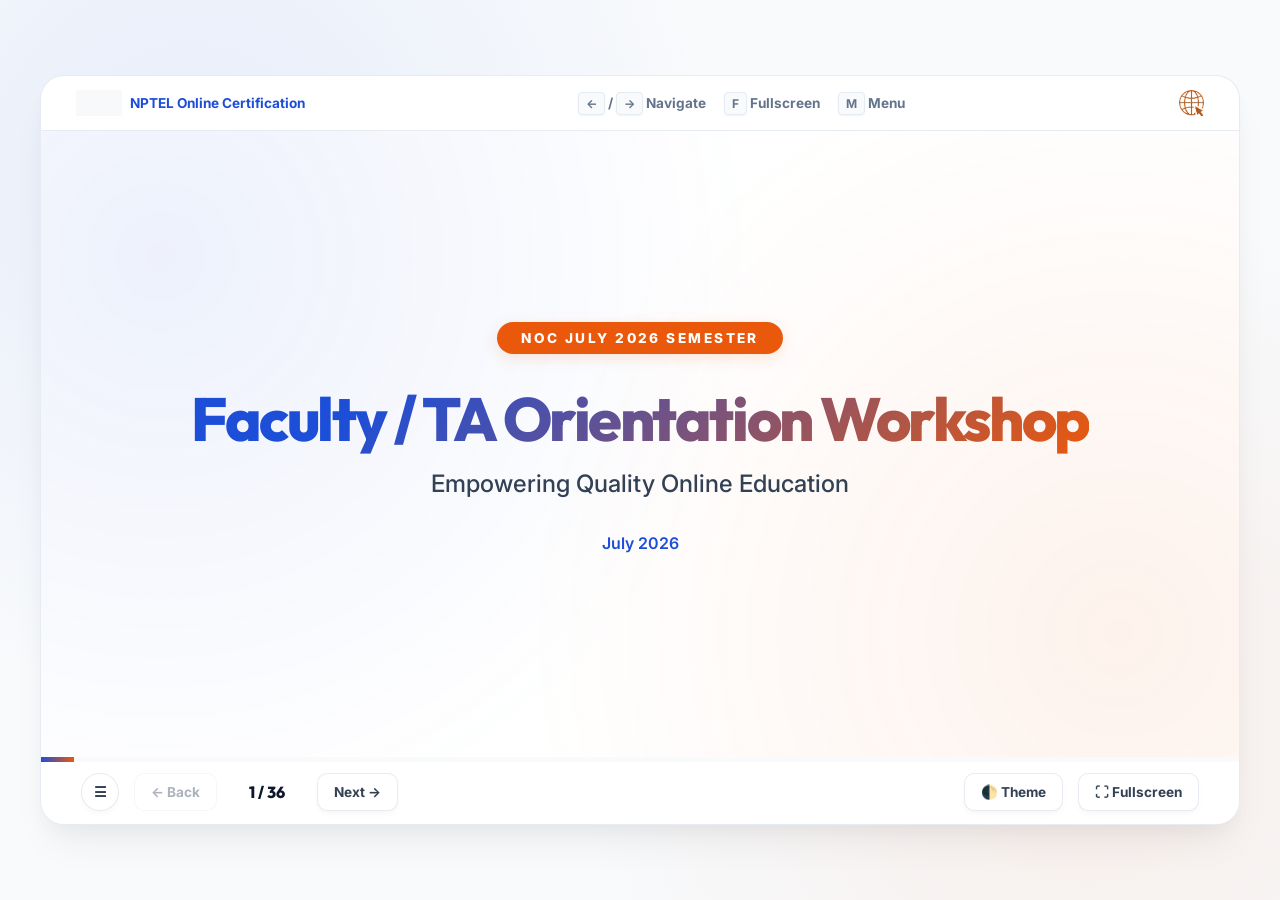
==== index.html @ 30bbbc62 "first commit" ====
<!DOCTYPE html>
<html lang="en" data-theme="light">
<head>
  <meta charset="UTF-8">
  <meta name="viewport" content="width=device-width, initial-scale=1.0">
  <title>NPTEL Faculty / TA Orientation Workshop - July 2026</title>
  <link rel="stylesheet" href="style.css">
</head>
<body>

  <div class="presentation-container" id="presentation">
    
    <!-- Top Header Navigation Bar (Invisible during print) -->
    <header class="top-nav">
      <div class="top-logo">
        <img src="assets/image2.png" alt="NPTEL Logo" onerror="this.style.display='none'">
        <span>NPTEL Online Certification</span>
      </div>
      <div class="keyboard-shortcuts">
        <span><span class="k-key">←</span> / <span class="k-key">→</span> Navigate</span>
        <span><span class="k-key">F</span> Fullscreen</span>
        <span><span class="k-key">M</span> Menu</span>
      </div>
      <div class="top-logo" style="justify-content: flex-end;">
        <img src="assets/image5.png" alt="SWAYAM Logo" onerror="this.style.display='none'">
      </div>
    </header>

    <!-- Main Slides Wrapper -->
    <main class="slides-wrapper">
      
      <!-- Slide 1: Title -->
      <section class="slide slide-cover active" id="slide-1">
        <span class="badge">NOC July 2026 Semester</span>
        <h1>Faculty / TA Orientation Workshop</h1>
        <h2>Empowering Quality Online Education</h2>
        <p style="font-weight: 600; color: var(--primary);">July 2026</p>
      </section>

      <!-- Slide 2: Stats -->
      <section class="slide" id="slide-2">
        <div class="slide-header">
          <span class="slide-title">NPTEL Certifications since 2014</span>
          <span class="slide-subtitle">NPTEL NOC Portal</span>
        </div>
        <div class="slide-content">
          <p style="margin-bottom: 20px; font-weight: 500;">SWAYAM National Coordinator portal performance & growth metrics:</p>
          <div class="grid-container">
            <div class="stat-card">
              <div class="stat-icon"><img src="assets/image3.png" alt="Courses"></div>
              <div class="stat-value">10,286</div>
              <div class="stat-label">Courses Offered</div>
              <div class="stat-desc">on SWAYAM platform</div>
            </div>
            <div class="stat-card">
              <div class="stat-icon"><img src="assets/image4.png" alt="Enrollments"></div>
              <div class="stat-value">4.16 Cr</div>
              <div class="stat-label">Enrollments</div>
              <div class="stat-desc">Completely free learning</div>
            </div>
            <div class="stat-card">
              <div class="stat-icon"><img src="assets/image6.png" alt="Exam Registrations"></div>
              <div class="stat-value">88.27 L</div>
              <div class="stat-label">Exam Registrations</div>
              <div class="stat-desc">Proctored & optional</div>
            </div>
            <div class="stat-card">
              <div class="stat-icon"><img src="assets/image7.png" alt="Certified"></div>
              <div class="stat-value">57.2 L</div>
              <div class="stat-label">Certified Learners</div>
              <div class="stat-desc">e-verifiable credentials</div>
            </div>
          </div>
          <div style="display: flex; justify-content: center; gap: 15px; margin-top: 25px;">
            <img src="assets/image8.jpg" alt="Student" style="height: 40px; border-radius: 50%;" onerror="this.style.display='none'">
            <img src="assets/image9.jpg" alt="Graduation" style="height: 40px; border-radius: 50%;" onerror="this.style.display='none'">
          </div>
        </div>
      </section>

      <!-- Slide 3: Growth Charts -->
      <section class="slide" id="slide-3" style="padding: 40px 50px;">
        <div class="slide-header" style="margin-bottom: 20px;">
          <span class="slide-title">NPTEL Performance Growth</span>
          <span class="slide-subtitle">FROM MAR 2014 – JUN 2026</span>
        </div>
        <div class="slide-content" style="justify-content: flex-start;">
          <!-- Top Info Summary Banners -->
          <div style="display: flex; gap: 20px; margin-bottom: 20px; justify-content: space-between;">
            <div style="flex: 1; background: var(--primary-light); border-radius: 12px; padding: 12px 20px; border: 1px solid var(--border-color); display: flex; align-items: center; justify-content: space-between;">
              <div>
                <strong style="color: var(--primary); display: block; font-size: 0.85rem; text-transform: uppercase;">Jan 2026 Sem Stats</strong>
                <span style="font-size: 0.95rem; font-weight: 500; color: var(--text-secondary);">
                  <strong>36.8L+</strong> Enrollments &nbsp;|&nbsp; <strong>12.6L+</strong> Exam Registrations
                </span>
              </div>
            </div>
            <div style="flex: 1; background: var(--accent-light); border-radius: 12px; padding: 12px 20px; border: 1px solid var(--border-color); display: flex; align-items: center; justify-content: space-between;">
              <div>
                <strong style="color: var(--accent); display: block; font-size: 0.85rem; text-transform: uppercase;">Jul-Dec 2026 (Ongoing)</strong>
                <span style="font-size: 0.95rem; font-weight: 500; color: var(--text-secondary);">
                  <strong>1,054</strong> Courses &nbsp;|&nbsp; <strong>6.40L+</strong> Enrollments
                </span>
              </div>
            </div>
          </div>

          <!-- Real HTML/CSS Bar Chart -->
          <div class="chart-wrapper">
            <div class="chart-grid">
              
              <!-- 2014 -->
              <div class="chart-column">
                <div class="badge-top">0.03</div>
                <div class="chart-bar" style="height: 6%;" title="3 Courses, 1.1L Enrollments, 0.03L Exams">
                  <span class="courses-count">3 Courses</span>
                </div>
                <div class="label-bottom">
                  <span class="year">2014</span>
                  <span class="enrollment">1.1L</span>
                </div>
              </div>

              <!-- 2015 -->
              <div class="chart-column">
                <div class="badge-top">0.09</div>
                <div class="chart-bar" style="height: 7%;" title="54 Courses, 2.4L Enrollments, 0.09L Exams">
                  <span class="courses-count">54 Courses</span>
                </div>
                <div class="label-bottom">
                  <span class="year">2015</span>
                  <span class="enrollment">2.4L</span>
                </div>
              </div>

              <!-- 2016 -->
              <div class="chart-column">
                <div class="badge-top">0.48</div>
                <div class="chart-bar" style="height: 10%;" title="168 Courses, 6.4L Enrollments, 0.48L Exams">
                  <span class="courses-count">168 Courses</span>
                </div>
                <div class="label-bottom">
                  <span class="year">2016</span>
                  <span class="enrollment">6.4L</span>
                </div>
              </div>

              <!-- 2017 -->
              <div class="chart-column">
                <div class="badge-top">1.14</div>
                <div class="chart-bar" style="height: 13%;" title="289 Courses, 15.8L Enrollments, 1.14L Exams">
                  <span class="courses-count">289 Courses</span>
                </div>
                <div class="label-bottom">
                  <span class="year">2017</span>
                  <span class="enrollment">15.8L</span>
                </div>
              </div>

              <!-- 2018 -->
              <div class="chart-column">
                <div class="badge-top">2.48</div>
                <div class="chart-bar" style="height: 18%;" title="495 Courses, 22.6L Enrollments, 2.48L Exams">
                  <span class="courses-count">495 Courses</span>
                </div>
                <div class="label-bottom">
                  <span class="year">2018</span>
                  <span class="enrollment">22.6L</span>
                </div>
              </div>

              <!-- 2019 -->
              <div class="chart-column">
                <div class="badge-top">4.57</div>
                <div class="chart-bar" style="height: 25%;" title="650 Courses, 34.5L Enrollments, 4.57L Exams">
                  <span class="courses-count">650 Courses</span>
                </div>
                <div class="label-bottom">
                  <span class="year">2019</span>
                  <span class="enrollment">34.5L</span>
                </div>
              </div>

              <!-- 2020 -->
              <div class="chart-column">
                <div class="badge-top">5.09</div>
                <div class="chart-bar" style="height: 28%;" title="810 Courses, 41.9L Enrollments, 5.09L Exams">
                  <span class="courses-count">810 Courses</span>
                </div>
                <div class="label-bottom">
                  <span class="year">2020</span>
                  <span class="enrollment">41.9L</span>
                </div>
              </div>

              <!-- 2020 Covid -->
              <div class="chart-column">
                <div class="badge-top">2.46</div>
                <div class="chart-bar covid" style="height: 17%;" title="810 Courses, 41.9L Enrollments, 2.46L Exams (Covid Impact)">
                  <span class="courses-count">Covid</span>
                </div>
                <div class="label-bottom">
                  <span class="year">2020*</span>
                  <span class="enrollment">Covid</span>
                </div>
              </div>

              <!-- 2021 -->
              <div class="chart-column">
                <div class="badge-top">5.17</div>
                <div class="chart-bar" style="height: 28%;" title="1028 Courses, 33.6L Enrollments, 5.17L Exams">
                  <span class="courses-count">1028 Courses</span>
                </div>
                <div class="label-bottom">
                  <span class="year">2021</span>
                  <span class="enrollment">33.6L</span>
                </div>
              </div>

              <!-- 2021 Covid -->
              <div class="chart-column">
                <div class="badge-top">4.60</div>
                <div class="chart-bar covid" style="height: 26%;" title="1028 Courses, 33.6L Enrollments, 4.60L Exams (Covid Impact)">
                  <span class="courses-count">Covid</span>
                </div>
                <div class="label-bottom">
                  <span class="year">2021*</span>
                  <span class="enrollment">Covid</span>
                </div>
              </div>

              <!-- 2022 -->
              <div class="chart-column">
                <div class="badge-top">7.49</div>
                <div class="chart-bar" style="height: 38%;" title="1212 Courses, 40.5L Enrollments, 7.49L Exams">
                  <span class="courses-count">1212 Courses</span>
                </div>
                <div class="label-bottom">
                  <span class="year">2022</span>
                  <span class="enrollment">40.5L</span>
                </div>
              </div>

              <!-- 2023 -->
              <div class="chart-column">
                <div class="badge-top">11.92</div>
                <div class="chart-bar" style="height: 55%;" title="1354 Courses, 52.2L Enrollments, 11.92L Exams">
                  <span class="courses-count">1354 Courses</span>
                </div>
                <div class="label-bottom">
                  <span class="year">2023</span>
                  <span class="enrollment">52.2L</span>
                </div>
              </div>

              <!-- 2024 -->
              <div class="chart-column">
                <div class="badge-top">17.29</div>
                <div class="chart-bar" style="height: 75%;" title="1452 Courses, 57.2L Enrollments, 17.29L Exams">
                  <span class="courses-count">1452 Courses</span>
                </div>
                <div class="label-bottom">
                  <span class="year">2024</span>
                  <span class="enrollment">57.2L</span>
                </div>
              </div>

              <!-- 2025 -->
              <div class="chart-column">
                <div class="badge-top">21.30</div>
                <div class="chart-bar" style="height: 90%;" title="1794 Courses, 65.4L Enrollments, 21.30L Exams">
                  <span class="courses-count">1794 Courses</span>
                </div>
                <div class="label-bottom">
                  <span class="year">2025</span>
                  <span class="enrollment">65.4L</span>
                </div>
              </div>

              <!-- 2026 -->
              <div class="chart-column">
                <div class="badge-top">12.60</div>
                <div class="chart-bar" style="height: 60%;" title="973 Courses, 36.8L Enrollments, 12.60L Exams">
                  <span class="courses-count">973 Courses</span>
                </div>
                <div class="label-bottom">
                  <span class="year">2026</span>
                  <span class="enrollment">36.8L</span>
                </div>
              </div>

            </div>

            <!-- Legend -->
            <div class="chart-legend">
              <div class="legend-item">
                <div class="legend-color" style="background-color: var(--primary);"></div>
                <span>Exam Registrations (Lakhs) [Badge on top]</span>
              </div>
              <div class="legend-item">
                <div class="legend-color" style="background-color: var(--danger);"></div>
                <span>Covid-19 Impacted Semester</span>
              </div>
              <div class="legend-item" style="color: var(--text-muted);">
                <span>(Course counts vertical inside bars; Enrollment values in lakhs at base)</span>
              </div>
            </div>
          </div>
        </div>
      </section>

      <!-- Slide 4: Summary of NPTEL Activities -->
      <section class="slide" id="slide-4">
        <div class="slide-header">
          <span class="slide-title">Summary of NPTEL Activities</span>
          <span class="slide-subtitle">Operational Scope</span>
        </div>
        <div class="slide-content">
          <div class="grid-container" style="grid-template-columns: repeat(2, 1fr); gap: 25px;">
            <div class="stat-card" style="text-align: left; padding: 20px;">
              <h3 style="color: var(--primary); margin-bottom: 10px; font-family: var(--font-title);">Largest Contributor on SWAYAM</h3>
              <p style="font-size: 0.95rem; margin-bottom: 0;">Proposing <strong>1,054 courses</strong> for the July 2026 semester alone.</p>
            </div>
            <div class="stat-card" style="text-align: left; padding: 20px;">
              <h3 style="color: var(--primary); margin-bottom: 10px; font-family: var(--font-title);">SWAYAM Portal Management</h3>
              <p style="font-size: 0.95rem; margin-bottom: 0;">Zero downtime since NPTEL took over operations. Highly cost-effective (approx. <strong>Re. 1 per student</strong> per month).</p>
            </div>
            <div class="stat-card" style="text-align: left; padding: 20px;">
              <h3 style="color: var(--primary); margin-bottom: 10px; font-family: var(--font-title);">Local Chapter Management</h3>
              <p style="font-size: 0.95rem; margin-bottom: 0;"><strong>8,400+ colleges</strong> are Local Chapters. SPoC workshops are organized across IITs every semester for participation monitoring.</p>
            </div>
            <div class="stat-card" style="text-align: left; padding: 20px;">
              <h3 style="color: var(--primary); margin-bottom: 10px; font-family: var(--font-title);">Regional Language Translations</h3>
              <p style="font-size: 0.95rem; margin-bottom: 0;">Translated over <strong>80,063+ hours</strong> for more than <strong>3,000+ courses</strong> to widen accessibility.</p>
            </div>
          </div>
        </div>
      </section>

      <!-- Slide 5: Success Factors -->
      <section class="slide" id="slide-5">
        <div class="slide-header">
          <span class="slide-title">Factors Contributing to Success</span>
          <span class="slide-subtitle">Core Pillars</span>
        </div>
        <div class="slide-content">
          <div class="grid-container" style="grid-template-columns: repeat(2, 1fr); gap: 20px;">
            <div class="highlight-box" style="margin-top: 0;">
              <strong>Faculty-Centric Support</strong>
              <p style="font-size: 0.95rem; margin-top: 5px;">Comprehensive support for content creation, portal configuration, and course delivery.</p>
            </div>
            <div class="highlight-box accent" style="margin-top: 0;">
              <strong>Active & Effective Monitoring</strong>
              <p style="font-size: 0.95rem; margin-top: 5px;">Weekly assignments, performance dashboards, forum tracking, and grade updates.</p>
            </div>
            <div class="highlight-box accent" style="margin-top: 0;">
              <strong>Rigorous Examinations</strong>
              <p style="font-size: 0.95rem; margin-top: 5px;">Verifying learning outcomes to establish value for certification and credit transfer.</p>
            </div>
            <div class="highlight-box" style="margin-top: 0;">
              <strong>Community Infrastructure</strong>
              <p style="font-size: 0.95rem; margin-top: 5px;">Active local chapter SPoCs, student mentors, and rewarding well-performing colleges.</p>
            </div>
          </div>
        </div>
      </section>

      <!-- Slide 6: Internships for Toppers -->
      <section class="slide" id="slide-6">
        <div class="slide-header">
          <span class="slide-title">Internships for Course Toppers</span>
          <span class="slide-subtitle">Student Incentives</span>
        </div>
        <div class="slide-content split-layout">
          <div class="split-text">
            <ul>
              <li><strong>Topper Outreach:</strong> NPTEL contacts toppers directly to apply (requiring resume & SOP).</li>
              <li><strong>Faculty Selection:</strong> Course offering faculty choose from the applicant pool.</li>
              <li><strong>Successful Internships:</strong> Hosted in-person at IITs/institutes or online.</li>
              <li><strong>NPTEL Support:</strong> Full stipend and certificate provided upon successful completion.</li>
              <li><strong>Important:</strong> Course faculty must consent to take interns in summer/winter.</li>
            </ul>
            <div class="highlight-box" style="margin-top: 15px; padding: 12px 20px;">
              🔗 Visit: <a href="https://nptel.ac.in/internship" target="_blank" style="color: var(--primary); font-weight: 600;">nptel.ac.in/internship</a>
            </div>
          </div>
          <div class="split-visual" style="flex-direction: column; background: none; border: none;">
            <img src="assets/image12.png" alt="Internship visual" style="max-height: 220px; border-radius: 12px; box-shadow: var(--shadow-md);">
            <div style="display: flex; gap: 8px; flex-wrap: wrap; justify-content: center; margin-top: 15px;">
              <img src="assets/image13.png" alt="logo1" style="height: 30px;" onerror="this.style.display='none'">
              <img src="assets/image14.png" alt="logo2" style="height: 30px;" onerror="this.style.display='none'">
              <img src="assets/image15.png" alt="logo3" style="height: 30px;" onerror="this.style.display='none'">
              <img src="assets/image16.png" alt="logo4" style="height: 30px;" onerror="this.style.display='none'">
              <img src="assets/image17.png" alt="logo5" style="height: 30px;" onerror="this.style.display='none'">
              <img src="assets/image18.png" alt="logo6" style="height: 30px;" onerror="this.style.display='none'">
              <img src="assets/image19.png" alt="logo7" style="height: 30px;" onerror="this.style.display='none'">
            </div>
          </div>
        </div>
      </section>

      <!-- Slide 7: Internships-Summary -->
      <!-- Slide 7: Internships-Summary -->
      <section class="slide" id="slide-7">
        <div class="slide-header">
          <span class="slide-title">Internships Summary</span>
          <span class="slide-subtitle">Outcomes & Impact</span>
        </div>
        <div class="slide-content">
          <div class="presentation-table-container">
            <table class="presentation-table">
              <thead>
                <tr>
                  <th>Status</th>
                  <th>Winter 2022</th>
                  <th>Summer 2023</th>
                  <th>Winter 2023</th>
                  <th>Summer 2024</th>
                  <th>Winter 2024</th>
                  <th>Summer 2025</th>
                  <th>Winter 2025</th>
                  <th>Summer 2026</th>
                </tr>
              </thead>
              <tbody>
                <tr>
                  <td><strong>Applied</strong></td>
                  <td>50</td>
                  <td>235</td>
                  <td>103</td>
                  <td>1275</td>
                  <td>300</td>
                  <td>1817</td>
                  <td>3477</td>
                  <td class="highlight-td">4363</td>
                </tr>
                <tr>
                  <td><strong>Joined</strong></td>
                  <td>44</td>
                  <td>195</td>
                  <td>76</td>
                  <td>204</td>
                  <td>140</td>
                  <td>406</td>
                  <td>1682 <span style="font-size: 0.75rem; color: var(--text-muted); font-weight: normal;">(Offered)</span></td>
                  <td class="highlight-td">452 <span style="font-size: 0.75rem; color: var(--accent); font-weight: normal;">(Offered)</span></td>
                </tr>
                <tr>
                  <td><strong>Completed</strong></td>
                  <td>44</td>
                  <td>144</td>
                  <td>68</td>
                  <td>92</td>
                  <td>85</td>
                  <td>319</td>
                  <td class="success-td">820 <span style="font-size: 0.75rem; color: var(--success); font-weight: normal;">(Done)</span></td>
                  <td class="muted-td">Ongoing</td>
                </tr>
              </tbody>
            </table>
          </div>
          <div class="highlight-box" style="margin-top: 15px; padding: 10px 15px; font-size: 0.85rem;">
            ℹ️ Internships have scaled rapidly from 50 applications in Winter 2022 to **4,363 applications** in Summer 2026.
          </div>
        </div>
      </section>

      <!-- Slide 8: Post Bac Fellowships -->
      <section class="slide" id="slide-8">
        <div class="slide-header">
          <span class="slide-title">Post Bac Fellowships</span>
          <span class="slide-subtitle">Work with Top IIT Faculty</span>
        </div>
        <div class="slide-content split-layout">
          <div class="split-text">
            <h4 style="color: var(--primary); font-family: var(--font-title); margin-bottom: 10px;">Opportunity & Selection</h4>
            <ul style="font-size: 0.95rem; margin-bottom: 15px;">
              <li><strong>Student Selection:</strong> Faculty select candidates based on submitted resumes/videos and interview processes.</li>
              <li><strong>Eligibility:</strong> Restricted to qualified NPTEL Stars.</li>
              <li><strong>Duration:</strong> 1 Year (In-person at the chosen IIT/IISc).</li>
            </ul>
            <h4 style="color: var(--accent); font-family: var(--font-title); margin-bottom: 10px;">Fellowship Funding</h4>
            <ul style="font-size: 0.95rem;">
              <li><strong>Stipend:</strong> <strong>Rs. 25,000 + HRA</strong> per month for stars with UG/PG degrees.</li>
              <li><strong>Contingency:</strong> Rs. 1 Lakh for the fellowship year.</li>
            </ul>
          </div>
          <div class="split-text">
            <div class="highlight-box" style="margin-top: 0; margin-bottom: 15px;">
              <h4 style="color: var(--primary); margin-bottom: 8px; font-family: var(--font-title);">Project Selection Process</h4>
              <ul style="font-size: 0.9rem; margin-left: 0; padding-left: 0; list-style: none;">
                <li style="padding-left: 15px;">1. Collect project opportunities and academic requirements from Faculties.</li>
                <li style="padding-left: 15px;">2. Share the compiled list of projects with qualified NPTEL stars.</li>
              </ul>
            </div>
            <div style="display: flex; justify-content: center; align-items: center; background: var(--primary-light); border-radius: 12px; padding: 10px; border: 1px solid var(--border-color);">
              <img src="assets/image20.png" alt="Fellowship details graphic" style="max-height: 140px; border-radius: 6px;">
            </div>
          </div>
        </div>
      </section>

      <!-- Slide 9: Post Bac Fellowships Project Details -->
      <section class="slide" id="slide-9">
        <div class="slide-header">
          <span class="slide-title">Post Bac Fellowships: Project Details</span>
          <span class="slide-subtitle">Institute-wise Project Counts</span>
        </div>
        <div class="slide-content split-layout uneven">
          <div class="split-text">
            <div class="stat-card" style="padding: 25px 15px; display: flex; flex-direction: column; justify-content: center; text-align: center; margin-bottom: 15px;">
              <div class="stat-value" style="font-size: 3rem; line-height: 1;">1,041</div>
              <div class="stat-label" style="font-size: 1.1rem; margin-top: 10px;">Total Applications</div>
              <div class="stat-desc" style="font-size: 0.85rem; margin-top: 4px;">Received in 2026 Fellowship Cycle</div>
            </div>
            <div class="highlight-box accent" style="margin-top: 0; font-size: 0.85rem; padding: 12px 15px;">
              💡 <strong>Growth:</strong> Active projects have expanded from 103 in 2024 to 551 in 2026 across major IITs and IISc.
            </div>
          </div>
          <div class="split-text">
            <div class="presentation-table-container">
              <table class="presentation-table">
                <thead>
                  <tr>
                    <th>Institutes</th>
                    <th style="text-align: center;">2024</th>
                    <th style="text-align: center;">2025</th>
                    <th style="text-align: center;">2026</th>
                  </tr>
                </thead>
                <tbody>
                  <tr>
                    <td>IISc Bangalore</td>
                    <td style="text-align: center;">3</td>
                    <td style="text-align: center;">7</td>
                    <td style="text-align: center; font-weight: 600;">30</td>
                  </tr>
                  <tr>
                    <td>IIT Bombay</td>
                    <td style="text-align: center;">8</td>
                    <td style="text-align: center;">7</td>
                    <td style="text-align: center; font-weight: 600;">34</td>
                  </tr>
                  <tr>
                    <td>IIT Delhi</td>
                    <td style="text-align: center;">4</td>
                    <td style="text-align: center;">1</td>
                    <td style="text-align: center; font-weight: 600;">12</td>
                  </tr>
                  <tr>
                    <td>IIT Guwahati</td>
                    <td style="text-align: center;">15</td>
                    <td style="text-align: center;">17</td>
                    <td style="text-align: center; font-weight: 600;">69</td>
                  </tr>
                  <tr>
                    <td>IIT Kanpur</td>
                    <td style="text-align: center;">-</td>
                    <td style="text-align: center;">7</td>
                    <td style="text-align: center; font-weight: 600;">23</td>
                  </tr>
                  <tr>
                    <td>IIT Kharagpur</td>
                    <td style="text-align: center;">33</td>
                    <td style="text-align: center;">22</td>
                    <td style="text-align: center; font-weight: 600;">104</td>
                  </tr>
                  <tr>
                    <td>IIT Madras + Other</td>
                    <td style="text-align: center;">12</td>
                    <td style="text-align: center;">36</td>
                    <td style="text-align: center; font-weight: 600;">193</td>
                  </tr>
                  <tr>
                    <td>IIT Roorkee</td>
                    <td style="text-align: center;">28</td>
                    <td style="text-align: center;">18</td>
                    <td style="text-align: center; font-weight: 600;">86</td>
                  </tr>
                  <tr class="total-row">
                    <td>Total Projects</td>
                    <td style="text-align: center;">103</td>
                    <td style="text-align: center;">115</td>
                    <td style="text-align: center;">551</td>
                  </tr>
                </tbody>
              </table>
            </div>
          </div>
        </div>
      </section>

      <!-- Slide 10: PMRF Research Scholars as TAs -->
      <section class="slide" id="slide-10">
        <div class="slide-header">
          <span class="slide-title">PMRF Research Scholars as TAs</span>
          <span class="slide-subtitle">Value Addition to NPTEL Courses</span>
        </div>
        <div class="slide-content">
          <div class="alert-box info" style="margin-bottom: 20px;">
            <div>💡 <strong>Additional Support:</strong> PMRF (Prime Minister's Research Fellowship) scholars act as TAs in addition to regular NPTEL TAs, holding online live doubt clearing sessions.</div>
          </div>
          <div class="split-layout">
            <div class="split-text">
              <h4 style="color: var(--primary); font-family: var(--font-title); margin-bottom: 10px;">Scholar Norms</h4>
              <ul style="font-size: 1.05rem;">
                <li>Part of PMRF work requirements (no additional honorarium).</li>
                <li>Conduct weekly interactive live sessions with students.</li>
                <li>Faculty may opt to decline PMRF TAs, or request multiple for large courses.</li>
              </ul>
            </div>
            <div class="split-text">
              <h4 style="color: var(--accent); font-family: var(--font-title); margin-bottom: 10px;">Scale & History (Scholars Allotted)</h4>
              <ul style="font-size: 1.05rem;">
                <li><strong>Jan 2022:</strong> 80 Scholars (Pilot)</li>
                <li><strong>Jan 2023:</strong> 466 Scholars</li>
                <li><strong>Jan 2025:</strong> 362 Scholars</li>
                <li><strong>Jan 2026:</strong> 195 Scholars</li>
              </ul>
            </div>
          </div>
        </div>
      </section>

      <!-- Slide 11: Copyright Guidelines (1) -->
      <section class="slide" id="slide-11">
        <div class="slide-header">
          <span class="slide-title">Copyright Guidelines</span>
          <span class="slide-subtitle">Creative Commons License</span>
        </div>
        <div class="slide-content">
          <div class="alert-box warning" style="margin-bottom: 25px;">
            <div>ℹ️ NPTEL content is distributed under the <strong>CC-BY-NC-SA</strong> license (Attribution-NonCommercial-ShareAlike).</div>
          </div>
          <div class="grid-container" style="grid-template-columns: repeat(3, 1fr); gap: 20px;">
            <div class="stat-card" style="text-align: left; padding: 20px;">
              <h4 style="color: var(--primary); margin-bottom: 8px;">1. Attribution</h4>
              <p style="font-size: 0.85rem; line-height: 1.5; margin: 0; color: var(--text-secondary);">Give appropriate credit, provide link to license, and indicate if changes were made.</p>
            </div>
            <div class="stat-card" style="text-align: left; padding: 20px;">
              <h4 style="color: var(--accent); margin-bottom: 8px;">2. NonCommercial</h4>
              <p style="font-size: 0.85rem; line-height: 1.5; margin: 0; color: var(--text-secondary);">You may not use the material for commercial purposes or monetization.</p>
            </div>
            <div class="stat-card" style="text-align: left; padding: 20px;">
              <h4 style="color: var(--success); margin-bottom: 8px;">3. ShareAlike</h4>
              <p style="font-size: 0.85rem; line-height: 1.5; margin: 0; color: var(--text-secondary);">If you remix or build upon the material, distribute under the same CC-BY-NC-SA license.</p>
            </div>
          </div>
        </div>
      </section>

      <!-- Slide 12: Copyright Guidelines (2) -->
      <section class="slide" id="slide-12">
        <div class="slide-header">
          <span class="slide-title">Copyright Guidelines (Part 2)</span>
          <span class="slide-subtitle">Compliance Best Practices</span>
        </div>
        <div class="slide-content">
          <div class="highlight-box" style="margin-top: 0; margin-bottom: 20px;">
            <strong>Acknowledge Sources to Avoid Plagiarism</strong>
            <p style="font-size: 0.95rem; margin-top: 5px;">Link DOIs or official journals directly when quoting research. Get permissions when adapting images/diagrams.</p>
          </div>
          
          <h4 style="color: var(--danger); font-family: var(--font-title); margin-bottom: 10px;">Video Content Restrictions</h4>
          <ul>
            <li><strong>Do not embed other videos</strong> (from YouTube or other sources) directly in your courses.</li>
            <li>Provide external links instead, allowing students to access them in separate browser sessions.</li>
            <li>Videos may only be embedded if you hold explicit copyright permission from the original owner.</li>
          </ul>
        </div>
      </section>

      <!-- Slide 13: Course and its Contents Section -->
      <section class="slide slide-section" id="slide-13">
        <h2>Course and its Contents</h2>
        <p>Structuring assignments and grading pipelines for online certification</p>
      </section>

      <!-- Slide 14: Types of Assignment Questions -->
      <section class="slide" id="slide-14">
        <div class="slide-header">
          <span class="slide-title">Types of Assignment Questions</span>
          <span class="slide-subtitle">Auto-Graded Formats</span>
        </div>
        <div class="slide-content split-layout">
          <div class="split-text">
            <p>NPTEL supports a wide variety of auto-graded question formats configuration on the portal:</p>
            <ul>
              <li><strong>MCQ / MSQ:</strong> Multiple choice / select options.</li>
              <li><strong>Numerical:</strong> Fill-in-the-blanks or objective.</li>
              <li><strong>Alphanumeric:</strong> Text match patterns.</li>
              <li><strong>Numeric Array:</strong> For vectors & matrices.</li>
              <li><strong>Programming:</strong> Compiler-graded scripts.</li>
            </ul>
          </div>
          <div class="split-visual" style="background-color: var(--bg-primary);">
            <div style="text-align: left; width: 100%;">
              <div style="background-color: var(--bg-slide); border: 1px solid var(--border-color); border-radius: 8px; padding: 12px; margin-bottom: 10px; font-size: 0.9rem; font-weight: 600; display: flex; align-items: center; gap: 10px;">
                <span style="color: var(--primary);">[MCQ]</span> Which of these are...
              </div>
              <div style="background-color: var(--bg-slide); border: 1px solid var(--border-color); border-radius: 8px; padding: 12px; margin-bottom: 10px; font-size: 0.9rem; font-weight: 600; display: flex; align-items: center; gap: 10px;">
                <span style="color: var(--accent);">[NUM]</span> Calculate value: [ ____ ]
              </div>
              <div style="background-color: var(--bg-slide); border: 1px solid var(--border-color); border-radius: 8px; padding: 12px; font-size: 0.9rem; font-weight: 600; display: flex; align-items: center; gap: 10px;">
                <span style="color: var(--success);">[PROG]</span> Python: def solution()...
              </div>
            </div>
          </div>
        </div>
      </section>

      <!-- Slide 15: Details of MCQ/MSQ -->
      <section class="slide" id="slide-15">
        <div class="slide-header">
          <span class="slide-title">Auto-Graded: MCQ & MSQ Details</span>
          <span class="slide-subtitle">Multiple Choice / Select Options</span>
        </div>
        <div class="slide-content">
          <ul>
            <li><strong>MCQ Choice Density:</strong>
              <ul>
                <li>Provide up to 8 choices to reduce guessing probability (4 choices = 25% guess chance, 6 choices = 17% chance, 8 choices = 12.5% chance).</li>
              </ul>
            </li>
            <li><strong>MSQ Option Guidelines:</strong>
              <ul>
                <li>Avoid using filler options like <em>"None of the above"</em> / <em>"All of the above"</em> in MSQs to prevent logical contradictions.</li>
                <li><strong>Strict Penalties:</strong> Selecting any incorrect option forfeits all marks (score = 0). Partial grading applies only if no incorrect choices are checked.</li>
              </ul>
            </li>
            <li><strong>Descriptive Courses:</strong> Include a higher ratio of MSQs than MCQs to evaluate comprehension.</li>
          </ul>
          <div class="alert-box info" style="margin-top: 20px;">
            <div>💡 <strong>Validation Tip:</strong> TAs must cross-check and independently solve each other's keys before assignments go live!</div>
          </div>
        </div>
      </section>

      <!-- Slide 16: Details of Numerical -->
      <section class="slide" id="slide-16">
        <div class="slide-header">
          <span class="slide-title">Auto-Graded: Numerical Questions</span>
          <span class="slide-subtitle">Fill in the Blanks Rules</span>
        </div>
        <div class="slide-content">
          <ul>
            <li><strong>Numerical Specifications:</strong>
              <ul>
                <li>Answers accept only digits 0-9 and a single decimal point. Letters or units must not be typed by students (specify units in the question text).</li>
                <li><strong>Range Configuration:</strong> Unless the answer is an integer, always configure a range instead of an exact value (e.g., target 1.72 with ±0.01 tolerance -> <code>1.71 to 1.73</code>).</li>
                <li><strong>Precision Exception:</strong> For 1-step problems, the range does not have to be broadened if you want students to learn the importance of not rounding off excessively.</li>
              </ul>
            </li>
          </ul>
          <div class="highlight-box accent" style="margin-top: 20px;">
            ⚠️ <strong>Important:</strong> Ensure configured ranges are wide enough to account for all reasonable approximations. Narrow ranges trigger heavy student complaints.
          </div>
        </div>
      </section>

      <!-- Slide 17: Alphanumeric, Array, Programming -->
      <section class="slide" id="slide-17">
        <div class="slide-header">
          <span class="slide-title">Alphanumeric, Array & Programming</span>
          <span class="slide-subtitle">Advanced Question Configuration</span>
        </div>
        <div class="slide-content">
          <div class="grid-container" style="grid-template-columns: repeat(3, 1fr); gap: 20px;">
            <div class="stat-card" style="text-align: left; padding: 18px;">
              <h4 style="color: var(--primary); margin-bottom: 8px;">Alphanumeric</h4>
              <p style="font-size: 0.8rem; line-height: 1.5; color: var(--text-secondary); margin-bottom: 10px;">Matches text values. Strictly uses <strong>Exact Match</strong> (fragile: any extra spaces, characters, or casing difference results in 0 marks). Use single-word answers.</p>
              <p style="font-size: 0.72rem; color: var(--danger); font-weight: 600;">⚠️ In exams, ONLY Exact Match is supported.</p>
            </div>
            <div class="stat-card" style="text-align: left; padding: 18px;">
              <h4 style="color: var(--accent); margin-bottom: 8px;">Numeric Array</h4>
              <p style="font-size: 0.8rem; line-height: 1.5; color: var(--text-secondary); margin-bottom: 0;">Used to configure vectors, matrices, or array responses (e.g. checking all elements in order).</p>
            </div>
            <div class="stat-card" style="text-align: left; padding: 18px;">
              <h4 style="color: var(--success); margin-bottom: 8px;">Programming</h4>
              <p style="font-size: 0.8rem; line-height: 1.5; color: var(--text-secondary); margin-bottom: 0;">Code compilation checks. Supported languages: C, C++, Java, Python, Verilog, Perl, Haskell.</p>
            </div>
          </div>
        </div>
      </section>

      <!-- Slide 18: Manual Grading -->
      <section class="slide" id="slide-18">
        <div class="slide-header">
          <span class="slide-title">Manual Grading Assignments</span>
          <span class="slide-subtitle">Subjective Submissions Guidelines</span>
        </div>
        <div class="slide-content">
          <div class="split-layout">
            <div class="split-text">
              <h4 style="color: var(--primary); margin-bottom: 8px; font-family: var(--font-title); font-size: 1rem;">Submission & Staff Rules</h4>
              <ul style="font-size: 0.88rem;">
                <li><strong>Submission Options:</strong> Document Upload (PDF/Word) or Essay-type Text Area.</li>
                <li><strong>Add Course Staff:</strong> Must add all subjective grading staff to the portal <strong>before the assignment is made public</strong> to ensure correct submission allocation.</li>
              </ul>
            </div>
            <div class="split-text">
              <h4 style="color: var(--success); margin-bottom: 8px; font-family: var(--font-title); font-size: 1rem;">Evaluation & Folder Rules</h4>
              <ul style="font-size: 0.88rem;">
                <li><strong>Grading Scale:</strong> Evaluation must be done out of <strong>100 total marks</strong>.</li>
                <li><strong>Grading Deadline:</strong> Strictly <strong>2 weeks</strong> from assignment due date.</li>
                <li><strong>Folder Integrity Warning:</strong> Never delete or move files from the designated portal folder; it breaks access and makes documents inaccessible.</li>
              </ul>
            </div>
          </div>
        </div>
      </section>

      <!-- Slide 19: Do's and Don'ts (INTERACTIVE) -->
      <section class="slide" id="slide-19">
        <div class="slide-header">
          <span class="slide-title">Assignment Do's and Don'ts</span>
          <span class="slide-subtitle">Interactive Quality Review</span>
        </div>
        <div class="slide-content">
          <p style="font-size: 0.95rem; margin-bottom: 12px; font-weight: 500;">
            Review common mistakes. Click the tabs below to explore bad examples vs. best practices:
          </p>
          <div class="qa-playground">
            <div class="qa-tabs" id="qaTabs">
              <button class="qa-tab-btn active" onclick="switchQATab(0)">1. Wrong Answer Key</button>
              <button class="qa-tab-btn" onclick="switchQATab(1)">2. Missing Correct Option</button>
              <button class="qa-tab-btn" onclick="switchQATab(2)">3. Overuse of All/None</button>
              <button class="qa-tab-btn" onclick="switchQATab(3)">4. Numerical Exactness</button>
              <button class="qa-tab-btn" onclick="switchQATab(4)">5. Ambiguity</button>
              <button class="qa-tab-btn" onclick="switchQATab(5)">6. Text Auto-grader</button>
            </div>
            
            <div class="qa-content" id="qaContent">
              <!-- Content loaded dynamically via JS -->
            </div>
          </div>
          
          <div style="display: flex; justify-content: flex-end; margin-top: 10px;">
            <img src="assets/image21.png" alt="Do's and don'ts visual" style="height: 30px;" onerror="this.style.display='none'">
          </div>
        </div>
      </section>

      <!-- Slide 20: Rescoring of Assignments -->
      <section class="slide" id="slide-20">
        <div class="slide-header">
          <span class="slide-title">Rescoring of Assignments</span>
          <span class="slide-subtitle">Impact of Errors</span>
        </div>
        <div class="slide-content split-layout uneven">
          <div class="split-text">
            <h4 style="color: var(--danger); font-family: var(--font-title); margin-bottom: 10px;">Errors are Extremely Expensive</h4>
            <ul>
              <li><strong>Financial cost:</strong> Approx. <strong>Rs. 25,000 to Rs. 50,000</strong> per week for re-evaluation and systems overhead.</li>
              <li><strong>Administrative overload:</strong> To fix an error, we must make the assignment private, update keys, run re-grading jobs, and post site announcements.</li>
              <li><strong>Quality Reflection:</strong> Errors destroy student trust. They argue that if assignments have bugs, exams might be flawed too.</li>
            </ul>
          </div>
          <div class="stat-card" style="border: 1px solid var(--danger); background-color: var(--danger-light); padding: 40px 20px;">
            <div class="stat-value" style="color: var(--danger); font-size: 2.8rem;">Rs. 25k-50k</div>
            <div class="stat-label" style="font-size: 1.1rem; color: var(--text-primary); margin-top: 15px;">Cost per week</div>
            <p style="font-size: 0.8rem; color: var(--text-muted); margin-top: 10px;">due to incorrect assignment configurations.</p>
          </div>
        </div>
      </section>

      <!-- Slide 21: MATLAB software in your course -->
      <section class="slide" id="slide-21">
        <div class="slide-header">
          <span class="slide-title">MATLAB Support for Courses</span>
          <span class="slide-subtitle">MathWorks Partnership</span>
        </div>
        <div class="slide-content">
          <p>MathWorks, the developer of MATLAB and Simulink, is partnering with NPTEL to support courses:</p>
          <div class="grid-container" style="grid-template-columns: repeat(3, 1fr); gap: 20px; margin-top: 15px;">
            <div class="stat-card" style="text-align: left; padding: 20px;">
              <h4 style="color: var(--primary); margin-bottom: 8px;">Video Tutorials</h4>
              <p style="font-size: 0.85rem; line-height: 1.5; color: var(--text-secondary);">Access to pre-recorded training videos on basic MATLAB skills for learners.</p>
            </div>
            <div class="stat-card" style="text-align: left; padding: 20px;">
              <h4 style="color: var(--accent); margin-bottom: 8px;">Free Licensing</h4>
              <p style="font-size: 0.85rem; line-height: 1.5; color: var(--text-secondary);">Complimentary MATLAB licenses provided to all enrolled students for the course duration.</p>
            </div>
            <div class="stat-card" style="text-align: left; padding: 20px;">
              <h4 style="color: var(--success); margin-bottom: 8px;">Technical Support</h4>
              <p style="font-size: 0.85rem; line-height: 1.5; color: var(--text-secondary);">MathWorks engineers respond on discussion forums to assist with programming tasks.</p>
            </div>
          </div>
          <div class="highlight-box" style="margin-top: 25px;">
            📧 If your course requires MATLAB integration, reply to our email. We will connect you with the MathWorks setup team.
          </div>
        </div>
      </section>

      <!-- Slide 22: Best Practices Section -->
      <section class="slide slide-section" id="slide-22">
        <h2>Best Practices</h2>
        <p>Pedagogical recommendations for high-impact course delivery</p>
      </section>

      <!-- Slide 23: Best Practices: Videos & Interaction -->
      <section class="slide" id="slide-23">
        <div class="slide-header">
          <span class="slide-title">Best Practices: Videos & Interaction</span>
          <span class="slide-subtitle">Video Standards & Student Support</span>
        </div>
        <div class="slide-content">
          <div class="grid-container" style="grid-template-columns: repeat(3, 1fr); gap: 20px;">
            <div class="stat-card" style="text-align: left; padding: 18px;">
              <h4 style="color: var(--primary); margin-bottom: 8px; font-size: 0.95rem;">Video & Summary Specs</h4>
              <p style="font-size: 0.78rem; line-height: 1.45; color: var(--text-secondary); margin-bottom: 5px;"><strong>Duration:</strong> 2.0 to 2.5 hours (120-150 mins) of recorded video lectures per week.</p>
              <p style="font-size: 0.78rem; line-height: 1.45; color: var(--text-secondary); margin-bottom: 5px;"><strong>Video Summaries:</strong> Create 3-4 bullet summaries for each video (displayed beside the player).</p>
              <p style="font-size: 0.78rem; line-height: 1.45; color: var(--text-secondary);"><strong>Self-Evaluation:</strong> Create 2-3 self-test questions for every 10 mins of video.</p>
            </div>
            <div class="stat-card" style="text-align: left; padding: 18px;">
              <h4 style="color: var(--accent); margin-bottom: 8px; font-size: 0.95rem;">Interaction & Office Hours</h4>
              <p style="font-size: 0.78rem; line-height: 1.45; color: var(--text-secondary); margin-bottom: 5px;"><strong>Office Hours:</strong> Hold <strong>1 hour/week</strong> live video session (with instructor's consent) to clear closed/upcoming assignment doubts.</p>
              <p style="font-size: 0.78rem; line-height: 1.45; color: var(--text-secondary);"><strong>Study Material:</strong> Ensure slides/notes and additional reading references are uploaded weekly.</p>
            </div>
            <div class="stat-card" style="text-align: left; padding: 18px;">
              <h4 style="color: var(--success); margin-bottom: 8px; font-size: 0.95rem;">Discussion Forum</h4>
              <p style="font-size: 0.78rem; line-height: 1.45; color: var(--text-secondary); margin-bottom: 5px;"><strong>Engagement:</strong> Introduce yourself on the forum during the first week.</p>
              <p style="font-size: 0.78rem; line-height: 1.45; color: var(--text-secondary); margin-bottom: 5px;"><strong>Moderation:</strong> Check the forum <strong>twice daily</strong>; resolve queries within 24 hours.</p>
              <p style="font-size: 0.78rem; line-height: 1.45; color: var(--text-secondary);"><strong>Proactive:</strong> Propose pedagogical questions to initiate discussions if activity is low.</p>
            </div>
          </div>
        </div>
      </section>

      <!-- Slide 24: Best Practices: Weekly Assignments -->
      <section class="slide" id="slide-24">
        <div class="slide-header">
          <span class="slide-title">Best Practices: Weekly Assignments</span>
          <span class="slide-subtitle">Rigorous Quality Assurance & Verification Mode</span>
        </div>
        <div class="slide-content">
          <div class="highlight-box" style="margin-top: 0; margin-bottom: 15px; padding: 12px 18px;">
            <strong>Mandatory Pre-Release Verification Checklist</strong>
            <p style="font-size: 0.88rem; margin-top: 5px; margin-bottom: 0;">
              Before making any weekly assignment public, TAs must:
              (i) Keep <strong>"Check Answers" option ON</strong> and input keys to verify score is 100% correct,
              (ii) Try incorrect key combinations to test autograding rules,
              (iii) Turn the "Check Answers" option OFF before publishing,
              (iv) Ensure <strong>Multiple Submissions</strong> is enabled, and no question has its weight set to 0.
            </p>
          </div>
          
          <div class="grid-container" style="grid-template-columns: 1.2fr 0.8fr; gap: 15px;">
            <div>
              <h4 style="color: var(--accent); font-family: var(--font-title); margin-bottom: 5px; font-size: 0.95rem;">Release Checklist Summary</h4>
              <ul style="font-size: 0.85rem; margin-bottom: 0;">
                <li style="margin-bottom: 4px;"><strong>Cross-Checking:</strong> TAs must independently solve and verify each other's keys to prevent bugs.</li>
                <li style="margin-bottom: 4px;"><strong>Solutions:</strong> Releasing detailed step-by-step solved keys (or video solutions) is mandatory. Just the answers are not enough.</li>
              </ul>
            </div>
            <div class="stat-card" style="padding: 15px; text-align: left; border-left: 3px solid var(--danger);">
              <p style="font-size: 0.82rem; color: var(--text-primary); margin: 0; font-weight: 500;">
                Ensure assignments are 100% error-free. Errors destroy candidate confidence in the final exam, where papers and keys are not released.
              </p>
            </div>
          </div>
        </div>
      </section>

      <!-- Slide 25: Descriptive Courses (1) -->
      <section class="slide" id="slide-25">
        <div class="slide-header">
          <span class="slide-title">Descriptive Courses (Part 1)</span>
          <span class="slide-subtitle">Auto-Grading Subjective Topics</span>
        </div>
        <div class="slide-content">
          <p>Descriptive courses do not align naturally with auto-graded online systems, but key methods can bridge the gap:</p>
          <ul>
            <li>Use a greater ratio of <strong>Multiple Select Questions (MSQs)</strong> than MCQs.</li>
            <li>Add more choices in MCQs (ensure they are plausible distractors).</li>
            <li><strong>Comprehension and Grouped Questions:</strong> Very powerful. Provide a text passage/essay followed by a set of linked objective questions.</li>
            <li>Identify elements of an image or use **Match-the-columns** options.</li>
          </ul>
          <div class="highlight-box info" style="margin-top: 20px; padding: 12px 20px;">
            📧 Suggestion requests for question design? Email: <a href="mailto:nkaisare@nptel.iitm.ac.in" style="color: var(--primary); font-weight: 600;">nkaisare@nptel.iitm.ac.in</a>. (Note: portal modifications require a 6-month lead time).
          </div>
        </div>
      </section>

      <!-- Slide 26: Descriptive Courses (2) -->
      <section class="slide" id="slide-26">
        <div class="slide-header">
          <span class="slide-title">Descriptive Courses (Part 2)</span>
          <span class="slide-subtitle">Managing Essay-Type Questions</span>
        </div>
        <div class="slide-content">
          <h4 style="color: var(--primary); font-family: var(--font-title); margin-bottom: 10px;">Essay-Type Final Exams</h4>
          <p>We often include a few descriptive essay-type questions in the final exams. Avoid surprising the students to ensure they have a fair chance of success:</p>
          <ul>
            <li><strong>Announce in advance:</strong> Explicitly inform students that the final exam contains subjective questions.</li>
            <li><strong>Practice assignments:</strong> Configure essay-type questions in assignments to let them practice the submission portal.</li>
            <li><strong>Latter Half Focus:</strong> Introduce essay questions in the later weeks of the course.</li>
            <li><strong>Share sample keys:</strong> Provide sample answer documents to set expectations of grading criteria.</li>
          </ul>
        </div>
      </section>

      <!-- Slide 27: Timelines and Requirements Section -->
      <section class="slide slide-section" id="slide-27">
        <h2>Semester Timelines & Requirements</h2>
        <p>Key delivery windows and updating schedules for July 2026 semester</p>
      </section>

      <!-- Slide 28: Contents go live every Friday -->
      <section class="slide" id="slide-28">
        <div class="slide-header">
          <span class="slide-title">Weekly Content Releases</span>
          <span class="slide-subtitle">Timelines</span>
        </div>
        <div class="slide-content split-layout uneven">
          <div class="split-text">
            <h4 style="color: var(--primary); font-family: var(--font-title); margin-bottom: 10px;">Friday Go-Live Schedule</h4>
            <p>Course content is released every Friday, giving students the weekend to review material.</p>
            <ul>
              <li><strong>Submit assignments early:</strong> We manage 1,054 courses. Delaying content causes mistakes.</li>
              <li>Sunday submissions force Monday morning setup, leaving no time for QA tests.</li>
            </ul>
            <h4 style="color: var(--accent); font-family: var(--font-title); margin-top: 15px; margin-bottom: 10px;">Course Updates</h4>
            <ul>
              <li>Add new content/recent advances as relevant.</li>
              <li>Tag exam prep topics (like GATE questions) to assist learners.</li>
            </ul>
          </div>
          <div class="stat-card" style="border: 1px solid var(--accent); background-color: var(--accent-light);">
            <div class="stat-value" style="color: var(--accent); font-size: 2.5rem;">Friday</div>
            <div class="stat-label" style="font-size: 1.1rem; margin-top: 10px;">Release Day</div>
            <p style="font-size: 0.85rem; color: var(--text-muted); margin-top: 10px;">Assignments and video lectures go live weekly.</p>
          </div>
        </div>
      </section>

      <!-- Slide 29: Some additional tips -->
      <section class="slide" id="slide-29">
        <div class="slide-header">
          <span class="slide-title">Additional Tips for Student Success</span>
          <span class="slide-subtitle">Portal Enhancements</span>
        </div>
        <div class="slide-content">
          <div class="highlight-box accent" style="margin-top: 0; margin-bottom: 20px;">
            <strong>Align Assignment Style with Exam Style</strong>
            <p style="font-size: 0.95rem; margin-top: 5px;">Students fail to perform when assignments are entirely MCQ but the final proctored exam is descriptive/written.</p>
          </div>
          
          <h4 style="color: var(--primary); font-family: var(--font-title); margin-bottom: 10px;">Upcoming Portal Features</h4>
          <ul>
            <li><strong>Parameterized Questions:</strong> Dynamic variable support in math questions. Each student gets unique numerical values, preventing copying of final answers.</li>
            <li>We welcome portal feature proposals to support your pedagogical objectives.</li>
          </ul>
        </div>
      </section>

      <!-- Slide 30: Help us complete the exam-setting exercise on time -->
      <section class="slide" id="slide-30">
        <div class="slide-header">
          <span class="slide-title">Exam Setting Exercise</span>
          <span class="slide-subtitle">Scale & deadliness</span>
        </div>
        <div class="slide-content split-layout">
          <div class="split-text">
            <ul>
              <li><strong>Create 2 sets of papers:</strong> Deliver both sets on schedule.</li>
              <li><strong>The Scale:</strong> Out of 1054 courses:
                <ul>
                  <li><strong>374 courses</strong> are in Repeat mode.</li>
                  <li><strong>680 courses</strong> need brand-new papers (total of 1360 exam papers!).</li>
                </ul>
              </li>
              <li>A core team of 10 configures these papers on the TCS authoring platform. Respond to clarifications immediately.</li>
            </ul>
          </div>
          <div class="split-text">
            <h4 style="color: var(--danger); font-family: var(--font-title); margin-bottom: 10px;">Quality Concerns to Verify</h4>
            <ul style="font-size: 1.05rem;">
              <li>Check correctness, formatting, and verify missing details.</li>
              <li><strong>Never repeat questions</strong> between the two sets.</li>
              <li>Check options text, diagram clarity, and avoid low-count question sheets.</li>
            </ul>
          </div>
        </div>
      </section>

      <!-- Slide 31: Exodus at 90 minutes -->
      <section class="slide" id="slide-31">
        <div class="slide-header">
          <span class="slide-title">Exodus at 90 Minutes</span>
          <span class="slide-subtitle">Student Exam Behavior</span>
        </div>
        <div class="slide-content split-layout uneven">
          <div class="split-text">
            <h4 style="color: var(--danger); font-family: var(--font-title); margin-bottom: 10px;">70% Students Leave Early</h4>
            <p>During the proctored exam, 70% of learners exit the exam hall exactly 90 minutes after the start.</p>
            <ul>
              <li>Papers with only 20-30 MCQs are completed very quickly.</li>
              <li><strong>Recommendation:</strong> If the exam lacks complex numerical or comprehension problems, increase the size to <strong>100 questions</strong> to test comprehension thoroughly.</li>
              <li>Can include slightly modified repeats from weekly assignments.</li>
            </ul>
          </div>
          <div class="stat-card" style="border: 1px solid var(--danger); background-color: var(--danger-light); padding: 40px 20px;">
            <div class="stat-value" style="color: var(--danger); font-size: 3.5rem;">70%</div>
            <div class="stat-label" style="font-size: 1.1rem; margin-top: 15px;">Exit at 90 Mins</div>
            <p style="font-size: 0.8rem; color: var(--text-muted); margin-top: 10px;">in simple MCQ-only proctored exams.</p>
          </div>
        </div>
      </section>

      <!-- Slide 32: Publicity -->
      <section class="slide" id="slide-32">
        <div class="slide-header">
          <span class="slide-title">Course Publicity Campaigns</span>
          <span class="slide-subtitle">Spreading the Word</span>
        </div>
        <div class="slide-content">
          <div class="grid-container" style="grid-template-columns: repeat(3, 1fr); gap: 20px;">
            <div class="stat-card" style="text-align: left; padding: 20px;">
              <h4 style="color: var(--primary); margin-bottom: 10px;">Print Material</h4>
              <p style="font-size: 0.85rem; line-height: 1.5; color: var(--text-secondary);">Course posters & booklets distributed to 8,400+ Local Chapters.</p>
            </div>
            <div class="stat-card" style="text-align: left; padding: 20px;">
              <h4 style="color: var(--accent); margin-bottom: 10px;">Social Media</h4>
              <p style="font-size: 0.85rem; line-height: 1.5; color: var(--text-secondary);">Targeted advertising campaigns on FB, Instagram, and LinkedIn.</p>
            </div>
            <div class="stat-card" style="text-align: left; padding: 20px;">
              <h4 style="color: var(--success); margin-bottom: 10px;">Awareness</h4>
              <p style="font-size: 0.85rem; line-height: 1.5; color: var(--text-secondary);">Online workshops conducted with college networks across multiple states.</p>
            </div>
          </div>
          <div class="highlight-box" style="margin-top: 25px;">
            📢 <strong>Your part:</strong> Promote your courses on professional/social forums, industry networks, student alumni groups, and media channels.
          </div>
        </div>
      </section>

      <!-- Slide 33: Question Papers and NPTEL QP Tool Section -->
      <section class="slide slide-section" id="slide-33">
        <h2>Question Papers & NPTEL QP Tool</h2>
        <p>Formats, submissions, and database advantages</p>
      </section>

      <!-- Slide 34: QP Requirements -->
      <section class="slide" id="slide-34">
        <div class="slide-header">
          <span class="slide-title">Question Paper Requirements</span>
          <span class="slide-subtitle">Guidelines</span>
        </div>
        <div class="slide-content split-layout uneven">
          <div class="split-text">
            <h4 style="color: var(--primary); font-family: var(--font-title); margin-bottom: 8px;">Paper Formats & Length</h4>
            <ul style="font-size: 0.95rem; margin-bottom: 15px;">
              <li><strong>4-Week Course:</strong> 50 or 100 marks (takes &ge; 1.5 hrs).</li>
              <li><strong>8/12-Week Course:</strong> 100 marks (takes 2 to 2.5 hrs).</li>
              <li><strong>Section Split:</strong> <strong>Recall</strong> (from videos) | <strong>Assignments</strong> (similar to homework) | <strong>Open</strong> (testing advanced concepts).</li>
            </ul>
            <h4 style="color: var(--accent); font-family: var(--font-title); margin-bottom: 8px;">Exam Types</h4>
            <ul style="font-size: 0.95rem;">
              <li><strong>Online:</strong> Objective/MCQ, auto-graded.</li>
              <li><strong>Offline:</strong> Written on answer sheets, manually evaluated by faculty.</li>
            </ul>
          </div>
          <div class="highlight-box accent" style="margin-top: 0; font-size: 0.9rem;">
            <h4 style="color: var(--accent); margin-bottom: 8px;">Submission Rules</h4>
            <p>Submit <strong>2 sets of encrypted</strong> papers (Word/PDF).</p>
            <p style="margin-top: 8px; font-weight: 500;">Mail files strictly to: <strong>Ms. Bharathi</strong>.</p>
            <p style="margin-top: 8px;">Send file passwords ONLY via SMS/WhatsApp to: <strong>9884686692</strong>.</p>
          </div>
        </div>
      </section>

      <!-- Slide 35: Advantages of QP Tool -->
      <section class="slide" id="slide-35">
        <div class="slide-header">
          <span class="slide-title">Advantages of NPTEL QP Tool</span>
          <span class="slide-subtitle">Workflow Improvements</span>
        </div>
        <div class="slide-content">
          <div class="grid-container" style="grid-template-columns: repeat(2, 1fr); gap: 25px;">
            <div class="stat-card" style="text-align: left; padding: 20px;">
              <h3 style="color: var(--primary); margin-bottom: 10px; font-family: var(--font-title);">Question Vault</h3>
              <p style="font-size: 0.95rem; margin-bottom: 0;">Questions are stored permanently in the tool database, supporting future course reruns.</p>
            </div>
            <div class="stat-card" style="text-align: left; padding: 20px;">
              <h3 style="color: var(--primary); margin-bottom: 10px; font-family: var(--font-title);">QP Bank Pull</h3>
              <p style="font-size: 0.95rem; margin-bottom: 0;">Previous semesters' questions can be pulled and integrated into current sheets instantly.</p>
            </div>
            <div class="stat-card" style="text-align: left; padding: 20px;">
              <h3 style="color: var(--primary); margin-bottom: 10px; font-family: var(--font-title);">Versatile Templates</h3>
              <p style="font-size: 0.95rem; margin-bottom: 0;">All categories of question configurations (MCQ, MSQ, Numerical, Array) are available.</p>
            </div>
            <div class="stat-card" style="text-align: left; padding: 20px;">
              <h3 style="color: var(--primary); margin-bottom: 10px; font-family: var(--font-title);">Multi-shift Editing</h3>
              <p style="font-size: 0.95rem; margin-bottom: 0;">Create multiple exam shifts simultaneously or build sheets incrementally in stages.</p>
            </div>
          </div>
        </div>
      </section>

      <!-- Slide 36: Thank you! -->
      <section class="slide slide-cover" id="slide-36" style="background: radial-gradient(circle at 50% 50%, var(--primary-light) 0%, transparent 60%);">
        <h1 style="font-size: 4rem;">Thank You!</h1>
        <h2 style="font-size: 1.8rem; color: var(--accent); margin-bottom: 20px;">Wishing you a successful July 2026 Semester</h2>
        <p style="font-size: 1.1rem; color: var(--text-secondary); max-width: 600px; margin: 0 auto 30px auto;">
          Your contributions drive NPTEL's success in spreading quality higher education. Let's work together to maintain quality and timeliness.
        </p>
        <div style="display: flex; justify-content: center; gap: 20px;">
          <div style="font-size: 0.95rem; color: var(--text-muted);">📧 support@nptel.iitm.ac.in</div>
          <div style="font-size: 0.95rem; color: var(--text-muted);">🌐 onlinecourses.nptel.ac.in</div>
        </div>
      </section>

    </main>

    <!-- Bottom Controls Overlay (Invisible during print) -->
    <footer class="controls-bar">
      <!-- Progress Indicator -->
      <div class="progress-container" id="progressBarContainer">
        <div class="progress-bar" id="progressBar"></div>
      </div>
      
      <div class="controls-left">
        <button class="btn-ctrl btn-icon" id="btnMenu" title="Slide Menu (M)">☰</button>
        <button class="btn-ctrl" id="btnPrev" title="Previous Slide (Left Arrow/PageUp)">&larr; Back</button>
        <span class="slide-number" id="slideNum">1 / 36</span>
        <button class="btn-ctrl" id="btnNext" title="Next Slide (Right Arrow/Space/PageDown)">Next &rarr;</button>
      </div>

      <div class="controls-right">
        <button class="btn-ctrl" id="btnTheme" title="Toggle Theme (T)">🌓 Theme</button>
        <button class="btn-ctrl" id="btnFullscreen" title="Toggle Fullscreen (F)">⛶ Fullscreen</button>
      </div>
    </footer>

    <!-- Sidebar Slide Navigation Drawer (Invisible during print) -->
    <div class="sidebar-overlay" id="sidebarOverlay">
      <aside class="sidebar-drawer">
        <div class="sidebar-header">
          <h3>Table of Contents</h3>
          <button class="sidebar-close" id="sidebarClose">&times;</button>
        </div>
        <div class="sidebar-list" id="sidebarList">
          <!-- Slide items injected dynamically via JS -->
        </div>
      </aside>
    </div>

  </div>

  <script src="script.js"></script>
</body>
</html>
---- style.css ----
@import url('https://fonts.googleapis.com/css2?family=Inter:wght@300;400;500;600;700&family=Outfit:wght@400;500;600;700;800&display=swap');

/* --- Custom Variables & Reset --- */
:root {
  /* Fonts */
  --font-title: 'Outfit', -apple-system, BlinkMacSystemFont, "Segoe UI", Roboto, sans-serif;
  --font-body: 'Inter', -apple-system, BlinkMacSystemFont, "Segoe UI", Roboto, sans-serif;

  /* Colors - Light Theme (Premium Clean) */
  --bg-primary: #f8fafc;
  --bg-slide: #ffffff;
  --bg-card: #ffffff;
  --bg-card-hover: #f1f5f9;
  
  --text-primary: #0f172a;
  --text-secondary: #334155;
  --text-muted: #64748b;
  
  --primary: #1d4ed8;       /* NPTEL Deep Blue */
  --primary-light: rgba(29, 78, 216, 0.08);
  --primary-glow: rgba(29, 78, 216, 0.15);
  
  --accent: #ea580c;        /* SWAYAM Orange */
  --accent-light: rgba(234, 88, 12, 0.08);
  --accent-glow: rgba(234, 88, 12, 0.15);
  
  --border-color: rgba(226, 232, 240, 0.8);
  --border-card: rgba(255, 255, 255, 0.6);
  
  --success: #0d9488;       
  --success-light: rgba(13, 148, 136, 0.08);
  --danger: #e11d48;        
  --danger-light: rgba(225, 29, 72, 0.08);
  
  --shadow-sm: 0 4px 6px -1px rgba(0, 0, 0, 0.03), 0 2px 4px -2px rgba(0, 0, 0, 0.02);
  --shadow-md: 0 10px 20px -3px rgba(0, 0, 0, 0.04), 0 4px 12px -2px rgba(0, 0, 0, 0.03);
  --shadow-lg: 0 25px 40px -10px rgba(0, 0, 0, 0.06), 0 10px 20px -5px rgba(0, 0, 0, 0.04);
  
  --slide-w: 1200px;
  --slide-h: 750px;
  
  --transition-speed: 0.4s;
}

[data-theme="dark"] {
  /* Colors - Dark Theme (Premium Dark) */
  --bg-primary: #0b0f19;
  --bg-slide: #111827;
  --bg-card: #1e293b;
  --bg-card-hover: #334155;
  
  --text-primary: #f8fafc;
  --text-secondary: #cbd5e1;
  --text-muted: #94a3b8;
  
  --primary: #3b82f6;       
  --primary-light: rgba(59, 130, 246, 0.08);
  --primary-glow: rgba(59, 130, 246, 0.2);
  
  --accent: #f97316;        
  --accent-light: rgba(249, 115, 22, 0.08);
  --accent-glow: rgba(249, 115, 22, 0.2);
  
  --border-color: rgba(71, 85, 105, 0.4);
  --border-card: rgba(255, 255, 255, 0.05);
  
  --success: #2dd4bf;
  --success-light: rgba(45, 212, 191, 0.08);
  --danger: #fb7185;
  --danger-light: rgba(251, 113, 133, 0.08);
  
  --shadow-sm: 0 4px 6px -1px rgba(0, 0, 0, 0.3), 0 2px 4px -2px rgba(0, 0, 0, 0.2);
  --shadow-md: 0 10px 25px -3px rgba(0, 0, 0, 0.4), 0 4px 15px -2px rgba(0, 0, 0, 0.25);
  --shadow-lg: 0 30px 50px -10px rgba(0, 0, 0, 0.5), 0 15px 25px -5px rgba(0, 0, 0, 0.35);
}

* {
  box-sizing: border-box;
  margin: 0;
  padding: 0;
}

body {
  font-family: var(--font-body);
  background: radial-gradient(circle at 15% 20%, var(--primary-light) 0%, transparent 40%),
              radial-gradient(circle at 85% 80%, var(--accent-light) 0%, transparent 40%),
              var(--bg-primary);
  color: var(--text-primary);
  min-height: 100vh;
  display: flex;
  flex-direction: column;
  justify-content: center;
  align-items: center;
  overflow: hidden;
  position: relative;
  transition: background-color var(--transition-speed), color var(--transition-speed);
}


/* --- Slides Container Frame (Glassmorphism) --- */
.presentation-container {
  width: var(--slide-w);
  height: var(--slide-h);
  position: relative;
  background-color: var(--bg-slide);
  border-radius: 24px;
  box-shadow: var(--shadow-lg);
  border: 1px solid var(--border-color);
  overflow: hidden;
  display: flex;
  flex-direction: column;
  transition: background-color var(--transition-speed), border var(--transition-speed), box-shadow var(--transition-speed);
}

/* Fullscreen mode adjustments */
.presentation-container:fullscreen {
  width: 100vw;
  height: 100vh;
  border-radius: 0;
  border: none;
}
.presentation-container:-webkit-full-screen {
  width: 100vw;
  height: 100vh;
  border-radius: 0;
  border: none;
}

/* --- Slide Container --- */
.slides-wrapper {
  flex: 1;
  position: relative;
  overflow: hidden;
}

.slide {
  position: absolute;
  top: 0;
  left: 0;
  width: 100%;
  height: 100%;
  opacity: 0;
  pointer-events: none;
  display: flex;
  flex-direction: column;
  padding: 55px 75px;
  justify-content: flex-start;
  transition: opacity 0.5s cubic-bezier(0.25, 1, 0.5, 1), transform 0.5s cubic-bezier(0.25, 1, 0.5, 1);
  transform: translateX(40px) scale(0.98);
  z-index: 1;
}

.slide.active {
  opacity: 1;
  pointer-events: auto;
  transform: translateX(0) scale(1);
  z-index: 2;
}

.slide.prev {
  transform: translateX(-40px) scale(0.98);
}

/* --- Slide Standard Components --- */
.slide-header {
  margin-bottom: 30px;
  display: flex;
  justify-content: space-between;
  align-items: baseline;
  border-bottom: 2px solid var(--border-color);
  padding-bottom: 15px;
}

.slide-title {
  font-family: var(--font-title);
  font-size: 2.3rem;
  font-weight: 800;
  color: var(--primary);
  letter-spacing: -0.03em;
  background: linear-gradient(135deg, var(--primary) 30%, var(--accent) 100%);
  -webkit-background-clip: text;
  -webkit-text-fill-color: transparent;
}

.slide-subtitle {
  font-size: 0.9rem;
  font-weight: 700;
  text-transform: uppercase;
  letter-spacing: 0.12em;
  color: var(--accent);
}

.slide-content {
  flex: 1;
  display: flex;
  flex-direction: column;
  justify-content: center;
  overflow-y: auto;
  font-size: 1.15rem;
  line-height: 1.6;
  color: var(--text-secondary);
}

/* --- Typography / Lists --- */
p {
  margin-bottom: 15px;
}

ul {
  list-style: none;
  margin-bottom: 15px;
}

li {
  position: relative;
  padding-left: 28px;
  margin-bottom: 12px;
}

li::before {
  content: "✦";
  position: absolute;
  left: 5px;
  top: 1px;
  color: var(--accent);
  font-size: 0.95rem;
}

li ul {
  margin-top: 10px;
  margin-left: 10px;
  margin-bottom: 0;
}

li ul li {
  margin-bottom: 8px;
  font-size: 1rem;
  padding-left: 20px;
}

li ul li::before {
  content: "✧";
  font-size: 0.85rem;
  color: var(--primary);
  top: 1px;
}

strong {
  font-weight: 700;
  color: var(--text-primary);
}

/* --- Special Slide Types --- */

/* 1. Title / Cover Slide */
.slide-cover {
  justify-content: center;
  align-items: center;
  text-align: center;
  background: radial-gradient(circle at 10% 20%, var(--primary-light) 0%, transparent 50%),
              radial-gradient(circle at 90% 80%, var(--accent-light) 0%, transparent 50%);
  padding: 80px;
}

.slide-cover h1 {
  font-family: var(--font-title);
  font-size: 3.8rem;
  font-weight: 800;
  line-height: 1.15;
  color: var(--primary);
  margin-bottom: 15px;
  letter-spacing: -0.04em;
  background: linear-gradient(135deg, var(--primary) 20%, var(--accent) 100%);
  -webkit-background-clip: text;
  -webkit-text-fill-color: transparent;
}

.slide-cover h2 {
  font-family: var(--font-body);
  font-size: 1.5rem;
  font-weight: 500;
  color: var(--text-secondary);
  margin-bottom: 35px;
}

.slide-cover .badge {
  background: linear-gradient(135deg, var(--accent) 0%, #ea580c 100%);
  color: #ffffff;
  padding: 8px 24px;
  border-radius: 50px;
  font-size: 0.85rem;
  font-weight: 800;
  text-transform: uppercase;
  letter-spacing: 0.18em;
  box-shadow: 0 4px 15px var(--accent-glow);
  margin-bottom: 30px;
}

/* Section Separator Slide */
.slide-section {
  justify-content: center;
  align-items: center;
  text-align: center;
  background: linear-gradient(135deg, var(--primary) 0%, #1e40af 100%);
}

.slide-section h2 {
  font-family: var(--font-title);
  font-size: 3.2rem;
  font-weight: 800;
  color: #ffffff;
  margin-bottom: 15px;
  letter-spacing: -0.02em;
  text-shadow: 0 2px 10px rgba(0,0,0,0.15);
}

.slide-section p {
  color: rgba(255, 255, 255, 0.9);
  font-size: 1.3rem;
  max-width: 600px;
}

.slide-section::after {
  content: "";
  display: block;
  width: 80px;
  height: 5px;
  background-color: var(--accent);
  margin-top: 30px;
  border-radius: 3px;
  box-shadow: 0 0 10px var(--accent);
}

/* 2. Grid Dashboard / Cards */
.grid-container {
  display: grid;
  grid-template-columns: repeat(4, 1fr);
  gap: 20px;
  margin-top: 10px;
}

.stat-card {
  background: var(--bg-card);
  border: 1px solid var(--border-color);
  border-radius: 18px;
  padding: 24px;
  text-align: center;
  box-shadow: var(--shadow-sm);
  transition: transform var(--transition-speed) cubic-bezier(0.175, 0.885, 0.32, 1.275), 
              box-shadow var(--transition-speed), 
              border-color var(--transition-speed), 
              background-color var(--transition-speed);
}

.stat-card:hover {
  transform: translateY(-6px);
  box-shadow: var(--shadow-lg);
  background: var(--bg-card-hover);
  border-color: var(--primary);
}

.stat-icon {
  width: 48px;
  height: 48px;
  margin: 0 auto 15px auto;
  opacity: 0.9;
  display: flex;
  justify-content: center;
  align-items: center;
  transition: transform var(--transition-speed);
}

.stat-card:hover .stat-icon {
  transform: scale(1.1);
}

.stat-icon img {
  max-width: 100%;
  max-height: 100%;
  object-fit: contain;
}

.stat-value {
  font-family: var(--font-title);
  font-size: 1.8rem;
  font-weight: 800;
  color: var(--primary);
  margin-bottom: 8px;
  letter-spacing: -0.01em;
}

.stat-label {
  font-family: var(--font-title);
  font-size: 0.9rem;
  font-weight: 700;
  color: var(--text-primary);
  line-height: 1.35;
}

.stat-desc {
  font-size: 0.75rem;
  color: var(--text-muted);
  margin-top: 4px;
}

/* 3. Split Layout (Two Columns) */
.split-layout {
  display: grid;
  grid-template-columns: 1fr 1fr;
  gap: 40px;
  align-items: center;
}

.split-layout.uneven {
  grid-template-columns: 1.2fr 0.8fr;
}

.split-text {
  display: flex;
  flex-direction: column;
  justify-content: center;
}

.split-visual {
  display: flex;
  justify-content: center;
  align-items: center;
  background: var(--primary-light);
  border-radius: 20px;
  padding: 20px;
  border: 1px solid var(--border-color);
  max-height: 420px;
  box-shadow: var(--shadow-sm);
}

.split-visual img {
  max-width: 100%;
  max-height: 380px;
  object-fit: contain;
  border-radius: 12px;
}

/* Highlight boxes */
.highlight-box {
  background-color: var(--primary-light);
  border-left: 4px solid var(--primary);
  padding: 20px;
  border-radius: 0 14px 14px 0;
  margin-top: 15px;
  font-size: 1.05rem;
  color: var(--text-secondary);
  box-shadow: var(--shadow-sm);
}

.highlight-box.accent {
  background-color: var(--accent-light);
  border-left-color: var(--accent);
}

/* Interactive elements */
.alert-box {
  display: flex;
  gap: 15px;
  padding: 15px;
  border-radius: 12px;
  margin-bottom: 15px;
  font-size: 1rem;
  box-shadow: var(--shadow-sm);
}

.alert-box.info {
  background-color: var(--primary-light);
  border: 1px solid rgba(29, 78, 216, 0.2);
}

.alert-box.warning {
  background-color: var(--accent-light);
  border: 1px solid rgba(234, 88, 12, 0.2);
}

/* Code & Output style */
pre {
  background-color: var(--bg-primary);
  border: 1px solid var(--border-color);
  border-radius: 12px;
  padding: 16px;
  font-family: ui-monospace, SFMono-Regular, Menlo, Monaco, Consolas, monospace;
  font-size: 0.95rem;
  overflow-x: auto;
  color: var(--text-primary);
  margin: 10px 0;
  box-shadow: var(--shadow-sm);
}

code {
  font-family: ui-monospace, SFMono-Regular, Menlo, Monaco, Consolas, monospace;
  background-color: var(--bg-primary);
  padding: 2px 6px;
  border-radius: 4px;
  font-size: 0.9rem;
}

/* --- Slide 19 Interactive Panel --- */
.qa-playground {
  display: flex;
  flex-direction: column;
  height: 420px;
  border: 1px solid var(--border-color);
  border-radius: 20px;
  overflow: hidden;
  background-color: var(--bg-slide);
  box-shadow: var(--shadow-md);
}

.qa-tabs {
  display: flex;
  background-color: var(--bg-primary);
  border-bottom: 1px solid var(--border-color);
  overflow-x: auto;
}

.qa-tab-btn {
  background: none;
  border: none;
  padding: 16px 22px;
  font-family: var(--font-body);
  font-size: 0.9rem;
  font-weight: 700;
  color: var(--text-muted);
  cursor: pointer;
  white-space: nowrap;
  transition: all var(--transition-speed);
}

.qa-tab-btn:hover {
  color: var(--primary);
  background-color: rgba(0,0,0,0.02);
}

.qa-tab-btn.active {
  color: var(--primary);
  background-color: var(--bg-slide);
  border-bottom: 3px solid var(--primary);
}

.qa-content {
  flex: 1;
  display: flex;
  padding: 25px;
  gap: 25px;
  overflow-y: auto;
}

.qa-pane {
  flex: 1;
  display: flex;
  flex-direction: column;
}

.qa-header-label {
  font-family: var(--font-title);
  font-size: 0.85rem;
  font-weight: 800;
  text-transform: uppercase;
  letter-spacing: 0.06em;
  margin-bottom: 10px;
  display: flex;
  align-items: center;
  gap: 6px;
}

.qa-header-label.wrong {
  color: var(--danger);
}

.qa-header-label.correct {
  color: var(--success);
}

.qa-box {
  flex: 1;
  border-radius: 12px;
  padding: 18px;
  font-size: 0.95rem;
  box-shadow: var(--shadow-sm);
}

.qa-box.wrong {
  background-color: var(--danger-light);
  border: 1px solid rgba(225, 29, 72, 0.15);
}

.qa-box.correct {
  background-color: var(--success-light);
  border: 1px solid rgba(13, 148, 136, 0.15);
}

.qa-explanation {
  background-color: var(--primary-light);
  border-radius: 12px;
  padding: 18px;
  font-size: 0.95rem;
  border-left: 4px solid var(--primary);
  margin-top: 18px;
  box-shadow: var(--shadow-sm);
}

/* --- Slide Controls & Overlays --- */

/* Top Info Bar */
.top-nav {
  height: 55px;
  padding: 0 35px;
  display: flex;
  justify-content: space-between;
  align-items: center;
  border-bottom: 1px solid var(--border-color);
  font-size: 0.85rem;
  font-weight: 700;
  color: var(--text-muted);
}

.top-logo {
  display: flex;
  align-items: center;
  gap: 8px;
  color: var(--primary);
}

.top-logo img {
  height: 26px;
}

/* Bottom Controls */
.controls-bar {
  height: 65px;
  padding: 0 40px;
  display: flex;
  justify-content: space-between;
  align-items: center;
  border-top: 1px solid var(--border-color);
  background-color: var(--bg-slide);
  position: relative;
  z-index: 10;
}

.controls-left, .controls-right {
  display: flex;
  align-items: center;
  gap: 15px;
}

.btn-ctrl {
  background: var(--bg-card);
  border: 1px solid var(--border-color);
  border-radius: 10px;
  padding: 10px 16px;
  font-family: var(--font-body);
  font-size: 0.85rem;
  font-weight: 700;
  color: var(--text-secondary);
  cursor: pointer;
  display: flex;
  align-items: center;
  gap: 8px;
  box-shadow: var(--shadow-sm);
  transition: all var(--transition-speed);
}

.btn-ctrl:hover:not(:disabled) {
  background-color: var(--primary-light);
  border-color: var(--primary);
  color: var(--primary);
  transform: translateY(-1px);
}

.btn-ctrl:disabled {
  opacity: 0.4;
  cursor: not-allowed;
  box-shadow: none;
}

.btn-icon {
  width: 38px;
  height: 38px;
  border-radius: 50%;
  padding: 0;
  justify-content: center;
}

.slide-number {
  font-family: var(--font-title);
  font-weight: 800;
  color: var(--text-primary);
  font-size: 1rem;
  min-width: 70px;
  text-align: center;
}

/* Progress Tracker */
.progress-container {
  position: absolute;
  top: -3px;
  left: 0;
  width: 100%;
  height: 5px;
  background-color: var(--bg-primary);
  cursor: pointer;
}

.progress-bar {
  height: 100%;
  width: 0%;
  background: linear-gradient(90deg, var(--primary) 0%, var(--accent) 100%);
  transition: width 0.3s ease;
}

/* --- Sidebar Slide TOC Drawer --- */
.sidebar-overlay {
  position: absolute;
  top: 0;
  left: 0;
  width: 100%;
  height: 100%;
  background-color: rgba(0, 0, 0, 0.45);
  opacity: 0;
  pointer-events: none;
  z-index: 100;
  transition: opacity var(--transition-speed);
}

.sidebar-overlay.open {
  opacity: 1;
  pointer-events: auto;
}

.sidebar-drawer {
  position: absolute;
  top: 0;
  left: -330px;
  width: 330px;
  height: 100%;
  background-color: var(--bg-slide);
  box-shadow: 10px 0 40px rgba(0,0,0,0.18);
  border-right: 1px solid var(--border-color);
  z-index: 101;
  display: flex;
  flex-direction: column;
  transition: left var(--transition-speed) cubic-bezier(0.25, 1, 0.5, 1);
}

.sidebar-overlay.open .sidebar-drawer {
  left: 0;
}

.sidebar-header {
  padding: 22px;
  border-bottom: 1px solid var(--border-color);
  display: flex;
  justify-content: space-between;
  align-items: center;
}

.sidebar-header h3 {
  font-family: var(--font-title);
  font-size: 1.3rem;
  font-weight: 800;
  color: var(--primary);
}

.sidebar-close {
  background: none;
  border: none;
  font-size: 1.6rem;
  cursor: pointer;
  color: var(--text-muted);
}

.sidebar-list {
  flex: 1;
  overflow-y: auto;
  padding: 15px;
}

.sidebar-item {
  display: flex;
  align-items: center;
  gap: 12px;
  padding: 12px 16px;
  border-radius: 12px;
  cursor: pointer;
  margin-bottom: 8px;
  transition: background-color var(--transition-speed), border-color var(--transition-speed);
  border: 1px solid transparent;
}

.sidebar-item:hover {
  background-color: var(--bg-primary);
}

.sidebar-item.active {
  background-color: var(--primary-light);
  border-color: var(--primary);
  border-left-width: 4px;
}

.sidebar-item-num {
  font-family: var(--font-title);
  font-size: 0.85rem;
  font-weight: 800;
  color: var(--accent);
  min-width: 24px;
}

.sidebar-item-title {
  font-size: 0.9rem;
  font-weight: 600;
  color: var(--text-secondary);
  white-space: nowrap;
  overflow: hidden;
  text-overflow: ellipsis;
}

.sidebar-item.active .sidebar-item-title {
  color: var(--primary);
  font-weight: 750;
}

/* Keyboard Shortcuts Cheat Sheet */
.keyboard-shortcuts {
  font-size: 0.85rem;
  color: var(--text-muted);
  display: flex;
  gap: 18px;
}

.k-key {
  background-color: var(--bg-primary);
  border: 1px solid var(--border-color);
  border-radius: 4px;
  padding: 3px 7px;
  font-size: 0.75rem;
  box-shadow: 0 1px 2px rgba(0,0,0,0.05);
}

/* --- Print Stylesheet --- */
@media print {
  body {
    background-color: #ffffff !important;
    color: #000000 !important;
    overflow: visible !important;
    height: auto !important;
    min-height: auto !important;
  }
  
  body::before, body::after {
    display: none !important;
  }

  .presentation-container {
    box-shadow: none !important;
    border: none !important;
    width: 100% !important;
    height: auto !important;
    overflow: visible !important;
    background-color: #ffffff !important;
    border-radius: 0 !important;
  }

  .top-nav, .controls-bar, .sidebar-overlay, .keyboard-shortcuts {
    display: none !important;
  }

  .slides-wrapper {
    overflow: visible !important;
    height: auto !important;
  }

  .slide {
    position: relative !important;
    opacity: 1 !important;
    transform: none !important;
    display: flex !important;
    page-break-after: always !important;
    break-after: page !important;
    height: 100vh !important;
    max-height: 100vh !important;
    padding: 40px 50px !important;
    background-color: #ffffff !important;
    color: #000000 !important;
  }

  .stat-card, .split-visual, .highlight-box, .alert-box, pre {
    background-color: #f1f5f9 !important;
    border: 1px solid #cbd5e1 !important;
    box-shadow: none !important;
    page-break-inside: avoid !important;
  }

  .qa-playground {
    border: 1px solid #cbd5e1 !important;
    height: auto !important;
    overflow: visible !important;
  }

  .qa-content {
    display: block !important;
    overflow: visible !important;
    height: auto !important;
  }

  .qa-pane {
    margin-bottom: 20px !important;
    page-break-inside: avoid !important;
  }
}

/* --- Modern Presentation Tables --- */
.presentation-table-container {
  width: 100%;
  overflow-x: auto;
  border-radius: 16px;
  border: 1px solid var(--border-color);
  background-color: var(--bg-card);
  box-shadow: var(--shadow-sm);
  margin-top: 12px;
}

.presentation-table {
  width: 100%;
  border-collapse: collapse;
  text-align: left;
  font-size: 0.9rem;
}

.presentation-table th {
  background-color: var(--primary-light);
  color: var(--primary);
  font-family: var(--font-title);
  font-weight: 800;
  padding: 14px 18px;
  border-bottom: 2px solid var(--border-color);
  font-size: 0.85rem;
  text-transform: uppercase;
  letter-spacing: 0.04em;
}

.presentation-table td {
  padding: 10px 18px;
  border-bottom: 1px solid var(--border-color);
  color: var(--text-secondary);
}

.presentation-table tr:nth-child(even) td {
  background-color: rgba(0, 0, 0, 0.015);
}
[data-theme="dark"] .presentation-table tr:nth-child(even) td {
  background-color: rgba(255, 255, 255, 0.015);
}

.presentation-table tr:last-child td {
  border-bottom: none;
}

.presentation-table tr.total-row td {
  font-weight: 800;
  color: var(--text-primary);
  background-color: var(--primary-light);
  border-top: 2px solid var(--border-color);
}

.presentation-table tr:hover td {
  background-color: rgba(0, 0, 0, 0.03);
}
[data-theme="dark"] .presentation-table tr:hover td {
  background-color: rgba(255, 255, 255, 0.03);
}

.presentation-table .highlight-td {
  color: var(--accent);
  font-weight: 700;
}

.presentation-table .success-td {
  color: var(--success);
  font-weight: 700;
}

.presentation-table .muted-td {
  color: var(--text-muted);
  font-style: italic;
}


/* --- Slide 3: Growth Bar Chart --- */
.chart-wrapper {
  display: flex;
  flex-direction: column;
  height: 420px;
  margin-top: 15px;
  width: 100%;
}

.chart-grid {
  display: flex;
  justify-content: space-between;
  align-items: flex-end;
  height: 330px;
  border-bottom: 2px solid var(--border-color);
  padding: 0 10px;
  position: relative;
  margin-bottom: 5px;
}

.chart-grid::before {
  content: "";
  position: absolute;
  left: 0;
  right: 0;
  top: 33.3%;
  border-top: 1px dashed rgba(0, 0, 0, 0.06);
  pointer-events: none;
}
.chart-grid::after {
  content: "";
  position: absolute;
  left: 0;
  right: 0;
  top: 66.6%;
  border-top: 1px dashed rgba(0, 0, 0, 0.06);
  pointer-events: none;
}
[data-theme="dark"] .chart-grid::before,
[data-theme="dark"] .chart-grid::after {
  border-top-color: rgba(255, 255, 255, 0.08);
}

.chart-column {
  display: flex;
  flex-direction: column;
  align-items: center;
  flex: 1;
  height: 100%;
  justify-content: flex-end;
  position: relative;
}

.badge-top {
  width: 34px;
  height: 34px;
  border-radius: 50%;
  background-color: var(--primary);
  color: #ffffff;
  font-family: var(--font-body);
  font-size: 0.65rem;
  font-weight: 800;
  display: flex;
  justify-content: center;
  align-items: center;
  margin-bottom: 8px;
  box-shadow: 0 3px 8px var(--primary-glow);
  transition: transform 0.2s;
  z-index: 2;
}

.chart-column:hover .badge-top {
  transform: scale(1.2) rotate(5deg);
}

.chart-bar {
  width: 36px;
  background: linear-gradient(to top, var(--primary), var(--primary-light));
  border-radius: 8px 8px 0 0;
  display: flex;
  flex-direction: column;
  justify-content: flex-end;
  align-items: center;
  padding-bottom: 12px;
  box-shadow: var(--shadow-sm);
  transition: all var(--transition-speed);
  position: relative;
  cursor: pointer;
}

.chart-bar:hover {
  filter: brightness(1.05);
  box-shadow: 0 6px 15px var(--primary-glow);
}

.chart-bar.covid {
  background: linear-gradient(to top, var(--danger), var(--danger-light));
}

.chart-bar.covid .badge-top {
  background-color: var(--danger);
  box-shadow: 0 3px 8px var(--danger-glow);
}

.courses-count {
  font-size: 0.6rem;
  color: var(--text-primary);
  font-weight: 700;
  writing-mode: vertical-rl;
  text-orientation: mixed;
  transform: rotate(180deg);
  white-space: nowrap;
  margin-bottom: 4px;
  opacity: 0.85;
}

.chart-bar:hover .courses-count {
  color: var(--primary);
  opacity: 1;
}

.chart-bar.covid:hover .courses-count {
  color: var(--danger);
  opacity: 1;
}

.label-bottom {
  margin-top: 10px;
  text-align: center;
  display: flex;
  flex-direction: column;
  gap: 2px;
  z-index: 2;
}

.label-bottom .year {
  font-size: 0.75rem;
  font-weight: 700;
  color: var(--text-primary);
}

.label-bottom .enrollment {
  font-size: 0.65rem;
  font-weight: 600;
  color: var(--text-secondary);
}

.chart-legend {
  display: flex;
  justify-content: center;
  gap: 30px;
  margin-top: 15px;
  font-size: 0.8rem;
  color: var(--text-secondary);
}

.legend-item {
  display: flex;
  align-items: center;
  gap: 6px;
}

.legend-color {
  width: 12px;
  height: 12px;
  border-radius: 3px;
}
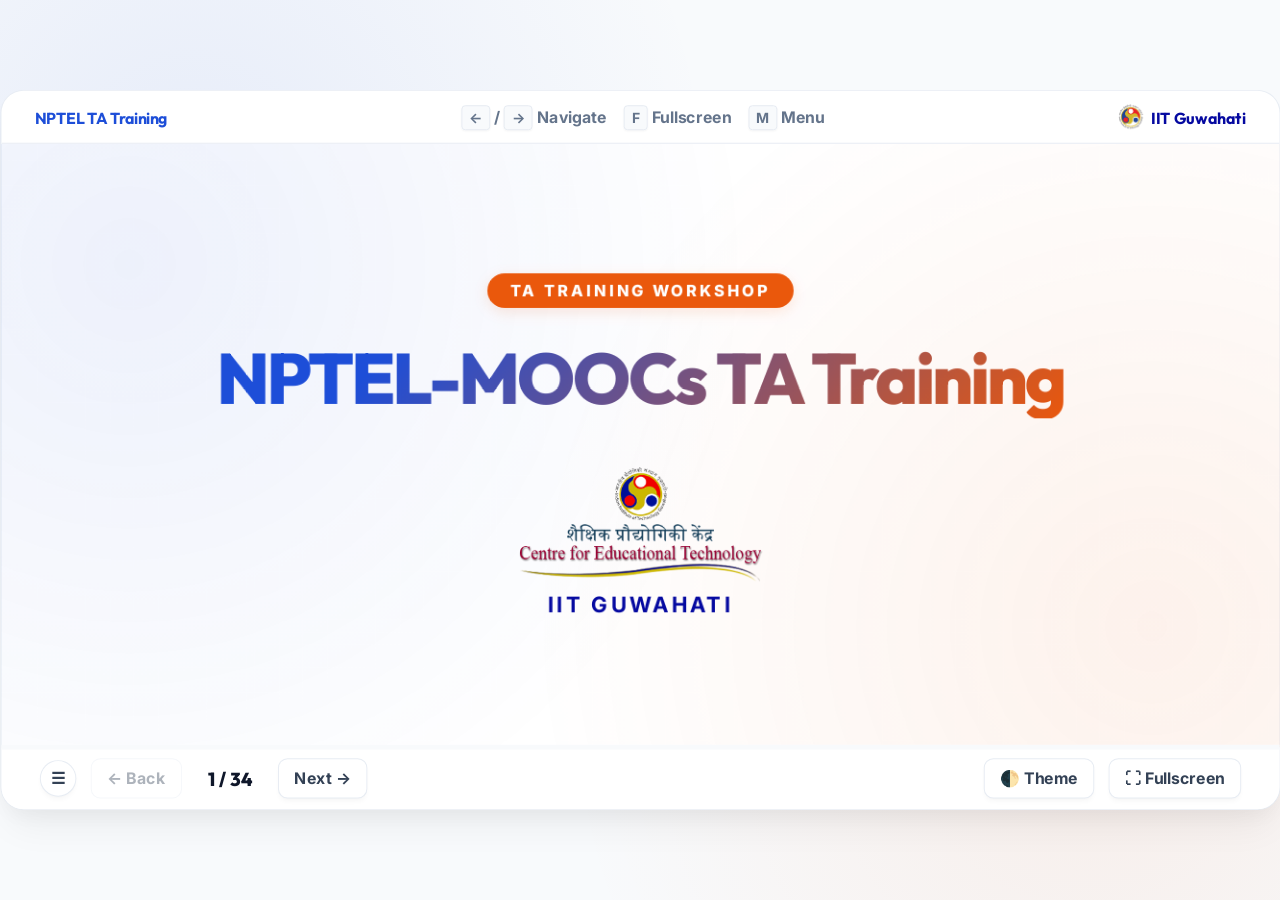
==== commit 9b2e90b0: "chore: setup root redirect to TA meeting presentation" ====
--- a/index.html
+++ b/index.html
@@ -1,1253 +1,14 @@
 <!DOCTYPE html>
-<html lang="en" data-theme="light">
+<html lang="en">
 <head>
   <meta charset="UTF-8">
-  <meta name="viewport" content="width=device-width, initial-scale=1.0">
-  <title>NPTEL Faculty / TA Orientation Workshop - July 2026</title>
-  <link rel="stylesheet" href="style.css">
+  <meta http-equiv="refresh" content="0; url=./TA meeting/index.html">
+  <title>Redirecting...</title>
+  <script>
+    window.location.replace("./TA meeting/index.html");
+  </script>
 </head>
 <body>
-
-  <div class="presentation-container" id="presentation">
-    
-    <!-- Top Header Navigation Bar (Invisible during print) -->
-    <header class="top-nav">
-      <div class="top-logo">
-        <img src="assets/image2.png" alt="NPTEL Logo" onerror="this.style.display='none'">
-        <span>NPTEL Online Certification</span>
-      </div>
-      <div class="keyboard-shortcuts">
-        <span><span class="k-key">←</span> / <span class="k-key">→</span> Navigate</span>
-        <span><span class="k-key">F</span> Fullscreen</span>
-        <span><span class="k-key">M</span> Menu</span>
-      </div>
-      <div class="top-logo" style="justify-content: flex-end;">
-        <img src="assets/image5.png" alt="SWAYAM Logo" onerror="this.style.display='none'">
-      </div>
-    </header>
-
-    <!-- Main Slides Wrapper -->
-    <main class="slides-wrapper">
-      
-      <!-- Slide 1: Title -->
-      <section class="slide slide-cover active" id="slide-1">
-        <span class="badge">NOC July 2026 Semester</span>
-        <h1>Faculty / TA Orientation Workshop</h1>
-        <h2>Empowering Quality Online Education</h2>
-        <p style="font-weight: 600; color: var(--primary);">July 2026</p>
-      </section>
-
-      <!-- Slide 2: Stats -->
-      <section class="slide" id="slide-2">
-        <div class="slide-header">
-          <span class="slide-title">NPTEL Certifications since 2014</span>
-          <span class="slide-subtitle">NPTEL NOC Portal</span>
-        </div>
-        <div class="slide-content">
-          <p style="margin-bottom: 20px; font-weight: 500;">SWAYAM National Coordinator portal performance & growth metrics:</p>
-          <div class="grid-container">
-            <div class="stat-card">
-              <div class="stat-icon"><img src="assets/image3.png" alt="Courses"></div>
-              <div class="stat-value">10,286</div>
-              <div class="stat-label">Courses Offered</div>
-              <div class="stat-desc">on SWAYAM platform</div>
-            </div>
-            <div class="stat-card">
-              <div class="stat-icon"><img src="assets/image4.png" alt="Enrollments"></div>
-              <div class="stat-value">4.16 Cr</div>
-              <div class="stat-label">Enrollments</div>
-              <div class="stat-desc">Completely free learning</div>
-            </div>
-            <div class="stat-card">
-              <div class="stat-icon"><img src="assets/image6.png" alt="Exam Registrations"></div>
-              <div class="stat-value">88.27 L</div>
-              <div class="stat-label">Exam Registrations</div>
-              <div class="stat-desc">Proctored & optional</div>
-            </div>
-            <div class="stat-card">
-              <div class="stat-icon"><img src="assets/image7.png" alt="Certified"></div>
-              <div class="stat-value">57.2 L</div>
-              <div class="stat-label">Certified Learners</div>
-              <div class="stat-desc">e-verifiable credentials</div>
-            </div>
-          </div>
-          <div style="display: flex; justify-content: center; gap: 15px; margin-top: 25px;">
-            <img src="assets/image8.jpg" alt="Student" style="height: 40px; border-radius: 50%;" onerror="this.style.display='none'">
-            <img src="assets/image9.jpg" alt="Graduation" style="height: 40px; border-radius: 50%;" onerror="this.style.display='none'">
-          </div>
-        </div>
-      </section>
-
-      <!-- Slide 3: Growth Charts -->
-      <section class="slide" id="slide-3" style="padding: 40px 50px;">
-        <div class="slide-header" style="margin-bottom: 20px;">
-          <span class="slide-title">NPTEL Performance Growth</span>
-          <span class="slide-subtitle">FROM MAR 2014 – JUN 2026</span>
-        </div>
-        <div class="slide-content" style="justify-content: flex-start;">
-          <!-- Top Info Summary Banners -->
-          <div style="display: flex; gap: 20px; margin-bottom: 20px; justify-content: space-between;">
-            <div style="flex: 1; background: var(--primary-light); border-radius: 12px; padding: 12px 20px; border: 1px solid var(--border-color); display: flex; align-items: center; justify-content: space-between;">
-              <div>
-                <strong style="color: var(--primary); display: block; font-size: 0.85rem; text-transform: uppercase;">Jan 2026 Sem Stats</strong>
-                <span style="font-size: 0.95rem; font-weight: 500; color: var(--text-secondary);">
-                  <strong>36.8L+</strong> Enrollments &nbsp;|&nbsp; <strong>12.6L+</strong> Exam Registrations
-                </span>
-              </div>
-            </div>
-            <div style="flex: 1; background: var(--accent-light); border-radius: 12px; padding: 12px 20px; border: 1px solid var(--border-color); display: flex; align-items: center; justify-content: space-between;">
-              <div>
-                <strong style="color: var(--accent); display: block; font-size: 0.85rem; text-transform: uppercase;">Jul-Dec 2026 (Ongoing)</strong>
-                <span style="font-size: 0.95rem; font-weight: 500; color: var(--text-secondary);">
-                  <strong>1,054</strong> Courses &nbsp;|&nbsp; <strong>6.40L+</strong> Enrollments
-                </span>
-              </div>
-            </div>
-          </div>
-
-          <!-- Real HTML/CSS Bar Chart -->
-          <div class="chart-wrapper">
-            <div class="chart-grid">
-              
-              <!-- 2014 -->
-              <div class="chart-column">
-                <div class="badge-top">0.03</div>
-                <div class="chart-bar" style="height: 6%;" title="3 Courses, 1.1L Enrollments, 0.03L Exams">
-                  <span class="courses-count">3 Courses</span>
-                </div>
-                <div class="label-bottom">
-                  <span class="year">2014</span>
-                  <span class="enrollment">1.1L</span>
-                </div>
-              </div>
-
-              <!-- 2015 -->
-              <div class="chart-column">
-                <div class="badge-top">0.09</div>
-                <div class="chart-bar" style="height: 7%;" title="54 Courses, 2.4L Enrollments, 0.09L Exams">
-                  <span class="courses-count">54 Courses</span>
-                </div>
-                <div class="label-bottom">
-                  <span class="year">2015</span>
-                  <span class="enrollment">2.4L</span>
-                </div>
-              </div>
-
-              <!-- 2016 -->
-              <div class="chart-column">
-                <div class="badge-top">0.48</div>
-                <div class="chart-bar" style="height: 10%;" title="168 Courses, 6.4L Enrollments, 0.48L Exams">
-                  <span class="courses-count">168 Courses</span>
-                </div>
-                <div class="label-bottom">
-                  <span class="year">2016</span>
-                  <span class="enrollment">6.4L</span>
-                </div>
-              </div>
-
-              <!-- 2017 -->
-              <div class="chart-column">
-                <div class="badge-top">1.14</div>
-                <div class="chart-bar" style="height: 13%;" title="289 Courses, 15.8L Enrollments, 1.14L Exams">
-                  <span class="courses-count">289 Courses</span>
-                </div>
-                <div class="label-bottom">
-                  <span class="year">2017</span>
-                  <span class="enrollment">15.8L</span>
-                </div>
-              </div>
-
-              <!-- 2018 -->
-              <div class="chart-column">
-                <div class="badge-top">2.48</div>
-                <div class="chart-bar" style="height: 18%;" title="495 Courses, 22.6L Enrollments, 2.48L Exams">
-                  <span class="courses-count">495 Courses</span>
-                </div>
-                <div class="label-bottom">
-                  <span class="year">2018</span>
-                  <span class="enrollment">22.6L</span>
-                </div>
-              </div>
-
-              <!-- 2019 -->
-              <div class="chart-column">
-                <div class="badge-top">4.57</div>
-                <div class="chart-bar" style="height: 25%;" title="650 Courses, 34.5L Enrollments, 4.57L Exams">
-                  <span class="courses-count">650 Courses</span>
-                </div>
-                <div class="label-bottom">
-                  <span class="year">2019</span>
-                  <span class="enrollment">34.5L</span>
-                </div>
-              </div>
-
-              <!-- 2020 -->
-              <div class="chart-column">
-                <div class="badge-top">5.09</div>
-                <div class="chart-bar" style="height: 28%;" title="810 Courses, 41.9L Enrollments, 5.09L Exams">
-                  <span class="courses-count">810 Courses</span>
-                </div>
-                <div class="label-bottom">
-                  <span class="year">2020</span>
-                  <span class="enrollment">41.9L</span>
-                </div>
-              </div>
-
-              <!-- 2020 Covid -->
-              <div class="chart-column">
-                <div class="badge-top">2.46</div>
-                <div class="chart-bar covid" style="height: 17%;" title="810 Courses, 41.9L Enrollments, 2.46L Exams (Covid Impact)">
-                  <span class="courses-count">Covid</span>
-                </div>
-                <div class="label-bottom">
-                  <span class="year">2020*</span>
-                  <span class="enrollment">Covid</span>
-                </div>
-              </div>
-
-              <!-- 2021 -->
-              <div class="chart-column">
-                <div class="badge-top">5.17</div>
-                <div class="chart-bar" style="height: 28%;" title="1028 Courses, 33.6L Enrollments, 5.17L Exams">
-                  <span class="courses-count">1028 Courses</span>
-                </div>
-                <div class="label-bottom">
-                  <span class="year">2021</span>
-                  <span class="enrollment">33.6L</span>
-                </div>
-              </div>
-
-              <!-- 2021 Covid -->
-              <div class="chart-column">
-                <div class="badge-top">4.60</div>
-                <div class="chart-bar covid" style="height: 26%;" title="1028 Courses, 33.6L Enrollments, 4.60L Exams (Covid Impact)">
-                  <span class="courses-count">Covid</span>
-                </div>
-                <div class="label-bottom">
-                  <span class="year">2021*</span>
-                  <span class="enrollment">Covid</span>
-                </div>
-              </div>
-
-              <!-- 2022 -->
-              <div class="chart-column">
-                <div class="badge-top">7.49</div>
-                <div class="chart-bar" style="height: 38%;" title="1212 Courses, 40.5L Enrollments, 7.49L Exams">
-                  <span class="courses-count">1212 Courses</span>
-                </div>
-                <div class="label-bottom">
-                  <span class="year">2022</span>
-                  <span class="enrollment">40.5L</span>
-                </div>
-              </div>
-
-              <!-- 2023 -->
-              <div class="chart-column">
-                <div class="badge-top">11.92</div>
-                <div class="chart-bar" style="height: 55%;" title="1354 Courses, 52.2L Enrollments, 11.92L Exams">
-                  <span class="courses-count">1354 Courses</span>
-                </div>
-                <div class="label-bottom">
-                  <span class="year">2023</span>
-                  <span class="enrollment">52.2L</span>
-                </div>
-              </div>
-
-              <!-- 2024 -->
-              <div class="chart-column">
-                <div class="badge-top">17.29</div>
-                <div class="chart-bar" style="height: 75%;" title="1452 Courses, 57.2L Enrollments, 17.29L Exams">
-                  <span class="courses-count">1452 Courses</span>
-                </div>
-                <div class="label-bottom">
-                  <span class="year">2024</span>
-                  <span class="enrollment">57.2L</span>
-                </div>
-              </div>
-
-              <!-- 2025 -->
-              <div class="chart-column">
-                <div class="badge-top">21.30</div>
-                <div class="chart-bar" style="height: 90%;" title="1794 Courses, 65.4L Enrollments, 21.30L Exams">
-                  <span class="courses-count">1794 Courses</span>
-                </div>
-                <div class="label-bottom">
-                  <span class="year">2025</span>
-                  <span class="enrollment">65.4L</span>
-                </div>
-              </div>
-
-              <!-- 2026 -->
-              <div class="chart-column">
-                <div class="badge-top">12.60</div>
-                <div class="chart-bar" style="height: 60%;" title="973 Courses, 36.8L Enrollments, 12.60L Exams">
-                  <span class="courses-count">973 Courses</span>
-                </div>
-                <div class="label-bottom">
-                  <span class="year">2026</span>
-                  <span class="enrollment">36.8L</span>
-                </div>
-              </div>
-
-            </div>
-
-            <!-- Legend -->
-            <div class="chart-legend">
-              <div class="legend-item">
-                <div class="legend-color" style="background-color: var(--primary);"></div>
-                <span>Exam Registrations (Lakhs) [Badge on top]</span>
-              </div>
-              <div class="legend-item">
-                <div class="legend-color" style="background-color: var(--danger);"></div>
-                <span>Covid-19 Impacted Semester</span>
-              </div>
-              <div class="legend-item" style="color: var(--text-muted);">
-                <span>(Course counts vertical inside bars; Enrollment values in lakhs at base)</span>
-              </div>
-            </div>
-          </div>
-        </div>
-      </section>
-
-      <!-- Slide 4: Summary of NPTEL Activities -->
-      <section class="slide" id="slide-4">
-        <div class="slide-header">
-          <span class="slide-title">Summary of NPTEL Activities</span>
-          <span class="slide-subtitle">Operational Scope</span>
-        </div>
-        <div class="slide-content">
-          <div class="grid-container" style="grid-template-columns: repeat(2, 1fr); gap: 25px;">
-            <div class="stat-card" style="text-align: left; padding: 20px;">
-              <h3 style="color: var(--primary); margin-bottom: 10px; font-family: var(--font-title);">Largest Contributor on SWAYAM</h3>
-              <p style="font-size: 0.95rem; margin-bottom: 0;">Proposing <strong>1,054 courses</strong> for the July 2026 semester alone.</p>
-            </div>
-            <div class="stat-card" style="text-align: left; padding: 20px;">
-              <h3 style="color: var(--primary); margin-bottom: 10px; font-family: var(--font-title);">SWAYAM Portal Management</h3>
-              <p style="font-size: 0.95rem; margin-bottom: 0;">Zero downtime since NPTEL took over operations. Highly cost-effective (approx. <strong>Re. 1 per student</strong> per month).</p>
-            </div>
-            <div class="stat-card" style="text-align: left; padding: 20px;">
-              <h3 style="color: var(--primary); margin-bottom: 10px; font-family: var(--font-title);">Local Chapter Management</h3>
-              <p style="font-size: 0.95rem; margin-bottom: 0;"><strong>8,400+ colleges</strong> are Local Chapters. SPoC workshops are organized across IITs every semester for participation monitoring.</p>
-            </div>
-            <div class="stat-card" style="text-align: left; padding: 20px;">
-              <h3 style="color: var(--primary); margin-bottom: 10px; font-family: var(--font-title);">Regional Language Translations</h3>
-              <p style="font-size: 0.95rem; margin-bottom: 0;">Translated over <strong>80,063+ hours</strong> for more than <strong>3,000+ courses</strong> to widen accessibility.</p>
-            </div>
-          </div>
-        </div>
-      </section>
-
-      <!-- Slide 5: Success Factors -->
-      <section class="slide" id="slide-5">
-        <div class="slide-header">
-          <span class="slide-title">Factors Contributing to Success</span>
-          <span class="slide-subtitle">Core Pillars</span>
-        </div>
-        <div class="slide-content">
-          <div class="grid-container" style="grid-template-columns: repeat(2, 1fr); gap: 20px;">
-            <div class="highlight-box" style="margin-top: 0;">
-              <strong>Faculty-Centric Support</strong>
-              <p style="font-size: 0.95rem; margin-top: 5px;">Comprehensive support for content creation, portal configuration, and course delivery.</p>
-            </div>
-            <div class="highlight-box accent" style="margin-top: 0;">
-              <strong>Active & Effective Monitoring</strong>
-              <p style="font-size: 0.95rem; margin-top: 5px;">Weekly assignments, performance dashboards, forum tracking, and grade updates.</p>
-            </div>
-            <div class="highlight-box accent" style="margin-top: 0;">
-              <strong>Rigorous Examinations</strong>
-              <p style="font-size: 0.95rem; margin-top: 5px;">Verifying learning outcomes to establish value for certification and credit transfer.</p>
-            </div>
-            <div class="highlight-box" style="margin-top: 0;">
-              <strong>Community Infrastructure</strong>
-              <p style="font-size: 0.95rem; margin-top: 5px;">Active local chapter SPoCs, student mentors, and rewarding well-performing colleges.</p>
-            </div>
-          </div>
-        </div>
-      </section>
-
-      <!-- Slide 6: Internships for Toppers -->
-      <section class="slide" id="slide-6">
-        <div class="slide-header">
-          <span class="slide-title">Internships for Course Toppers</span>
-          <span class="slide-subtitle">Student Incentives</span>
-        </div>
-        <div class="slide-content split-layout">
-          <div class="split-text">
-            <ul>
-              <li><strong>Topper Outreach:</strong> NPTEL contacts toppers directly to apply (requiring resume & SOP).</li>
-              <li><strong>Faculty Selection:</strong> Course offering faculty choose from the applicant pool.</li>
-              <li><strong>Successful Internships:</strong> Hosted in-person at IITs/institutes or online.</li>
-              <li><strong>NPTEL Support:</strong> Full stipend and certificate provided upon successful completion.</li>
-              <li><strong>Important:</strong> Course faculty must consent to take interns in summer/winter.</li>
-            </ul>
-            <div class="highlight-box" style="margin-top: 15px; padding: 12px 20px;">
-              🔗 Visit: <a href="https://nptel.ac.in/internship" target="_blank" style="color: var(--primary); font-weight: 600;">nptel.ac.in/internship</a>
-            </div>
-          </div>
-          <div class="split-visual" style="flex-direction: column; background: none; border: none;">
-            <img src="assets/image12.png" alt="Internship visual" style="max-height: 220px; border-radius: 12px; box-shadow: var(--shadow-md);">
-            <div style="display: flex; gap: 8px; flex-wrap: wrap; justify-content: center; margin-top: 15px;">
-              <img src="assets/image13.png" alt="logo1" style="height: 30px;" onerror="this.style.display='none'">
-              <img src="assets/image14.png" alt="logo2" style="height: 30px;" onerror="this.style.display='none'">
-              <img src="assets/image15.png" alt="logo3" style="height: 30px;" onerror="this.style.display='none'">
-              <img src="assets/image16.png" alt="logo4" style="height: 30px;" onerror="this.style.display='none'">
-              <img src="assets/image17.png" alt="logo5" style="height: 30px;" onerror="this.style.display='none'">
-              <img src="assets/image18.png" alt="logo6" style="height: 30px;" onerror="this.style.display='none'">
-              <img src="assets/image19.png" alt="logo7" style="height: 30px;" onerror="this.style.display='none'">
-            </div>
-          </div>
-        </div>
-      </section>
-
-      <!-- Slide 7: Internships-Summary -->
-      <!-- Slide 7: Internships-Summary -->
-      <section class="slide" id="slide-7">
-        <div class="slide-header">
-          <span class="slide-title">Internships Summary</span>
-          <span class="slide-subtitle">Outcomes & Impact</span>
-        </div>
-        <div class="slide-content">
-          <div class="presentation-table-container">
-            <table class="presentation-table">
-              <thead>
-                <tr>
-                  <th>Status</th>
-                  <th>Winter 2022</th>
-                  <th>Summer 2023</th>
-                  <th>Winter 2023</th>
-                  <th>Summer 2024</th>
-                  <th>Winter 2024</th>
-                  <th>Summer 2025</th>
-                  <th>Winter 2025</th>
-                  <th>Summer 2026</th>
-                </tr>
-              </thead>
-              <tbody>
-                <tr>
-                  <td><strong>Applied</strong></td>
-                  <td>50</td>
-                  <td>235</td>
-                  <td>103</td>
-                  <td>1275</td>
-                  <td>300</td>
-                  <td>1817</td>
-                  <td>3477</td>
-                  <td class="highlight-td">4363</td>
-                </tr>
-                <tr>
-                  <td><strong>Joined</strong></td>
-                  <td>44</td>
-                  <td>195</td>
-                  <td>76</td>
-                  <td>204</td>
-                  <td>140</td>
-                  <td>406</td>
-                  <td>1682 <span style="font-size: 0.75rem; color: var(--text-muted); font-weight: normal;">(Offered)</span></td>
-                  <td class="highlight-td">452 <span style="font-size: 0.75rem; color: var(--accent); font-weight: normal;">(Offered)</span></td>
-                </tr>
-                <tr>
-                  <td><strong>Completed</strong></td>
-                  <td>44</td>
-                  <td>144</td>
-                  <td>68</td>
-                  <td>92</td>
-                  <td>85</td>
-                  <td>319</td>
-                  <td class="success-td">820 <span style="font-size: 0.75rem; color: var(--success); font-weight: normal;">(Done)</span></td>
-                  <td class="muted-td">Ongoing</td>
-                </tr>
-              </tbody>
-            </table>
-          </div>
-          <div class="highlight-box" style="margin-top: 15px; padding: 10px 15px; font-size: 0.85rem;">
-            ℹ️ Internships have scaled rapidly from 50 applications in Winter 2022 to **4,363 applications** in Summer 2026.
-          </div>
-        </div>
-      </section>
-
-      <!-- Slide 8: Post Bac Fellowships -->
-      <section class="slide" id="slide-8">
-        <div class="slide-header">
-          <span class="slide-title">Post Bac Fellowships</span>
-          <span class="slide-subtitle">Work with Top IIT Faculty</span>
-        </div>
-        <div class="slide-content split-layout">
-          <div class="split-text">
-            <h4 style="color: var(--primary); font-family: var(--font-title); margin-bottom: 10px;">Opportunity & Selection</h4>
-            <ul style="font-size: 0.95rem; margin-bottom: 15px;">
-              <li><strong>Student Selection:</strong> Faculty select candidates based on submitted resumes/videos and interview processes.</li>
-              <li><strong>Eligibility:</strong> Restricted to qualified NPTEL Stars.</li>
-              <li><strong>Duration:</strong> 1 Year (In-person at the chosen IIT/IISc).</li>
-            </ul>
-            <h4 style="color: var(--accent); font-family: var(--font-title); margin-bottom: 10px;">Fellowship Funding</h4>
-            <ul style="font-size: 0.95rem;">
-              <li><strong>Stipend:</strong> <strong>Rs. 25,000 + HRA</strong> per month for stars with UG/PG degrees.</li>
-              <li><strong>Contingency:</strong> Rs. 1 Lakh for the fellowship year.</li>
-            </ul>
-          </div>
-          <div class="split-text">
-            <div class="highlight-box" style="margin-top: 0; margin-bottom: 15px;">
-              <h4 style="color: var(--primary); margin-bottom: 8px; font-family: var(--font-title);">Project Selection Process</h4>
-              <ul style="font-size: 0.9rem; margin-left: 0; padding-left: 0; list-style: none;">
-                <li style="padding-left: 15px;">1. Collect project opportunities and academic requirements from Faculties.</li>
-                <li style="padding-left: 15px;">2. Share the compiled list of projects with qualified NPTEL stars.</li>
-              </ul>
-            </div>
-            <div style="display: flex; justify-content: center; align-items: center; background: var(--primary-light); border-radius: 12px; padding: 10px; border: 1px solid var(--border-color);">
-              <img src="assets/image20.png" alt="Fellowship details graphic" style="max-height: 140px; border-radius: 6px;">
-            </div>
-          </div>
-        </div>
-      </section>
-
-      <!-- Slide 9: Post Bac Fellowships Project Details -->
-      <section class="slide" id="slide-9">
-        <div class="slide-header">
-          <span class="slide-title">Post Bac Fellowships: Project Details</span>
-          <span class="slide-subtitle">Institute-wise Project Counts</span>
-        </div>
-        <div class="slide-content split-layout uneven">
-          <div class="split-text">
-            <div class="stat-card" style="padding: 25px 15px; display: flex; flex-direction: column; justify-content: center; text-align: center; margin-bottom: 15px;">
-              <div class="stat-value" style="font-size: 3rem; line-height: 1;">1,041</div>
-              <div class="stat-label" style="font-size: 1.1rem; margin-top: 10px;">Total Applications</div>
-              <div class="stat-desc" style="font-size: 0.85rem; margin-top: 4px;">Received in 2026 Fellowship Cycle</div>
-            </div>
-            <div class="highlight-box accent" style="margin-top: 0; font-size: 0.85rem; padding: 12px 15px;">
-              💡 <strong>Growth:</strong> Active projects have expanded from 103 in 2024 to 551 in 2026 across major IITs and IISc.
-            </div>
-          </div>
-          <div class="split-text">
-            <div class="presentation-table-container">
-              <table class="presentation-table">
-                <thead>
-                  <tr>
-                    <th>Institutes</th>
-                    <th style="text-align: center;">2024</th>
-                    <th style="text-align: center;">2025</th>
-                    <th style="text-align: center;">2026</th>
-                  </tr>
-                </thead>
-                <tbody>
-                  <tr>
-                    <td>IISc Bangalore</td>
-                    <td style="text-align: center;">3</td>
-                    <td style="text-align: center;">7</td>
-                    <td style="text-align: center; font-weight: 600;">30</td>
-                  </tr>
-                  <tr>
-                    <td>IIT Bombay</td>
-                    <td style="text-align: center;">8</td>
-                    <td style="text-align: center;">7</td>
-                    <td style="text-align: center; font-weight: 600;">34</td>
-                  </tr>
-                  <tr>
-                    <td>IIT Delhi</td>
-                    <td style="text-align: center;">4</td>
-                    <td style="text-align: center;">1</td>
-                    <td style="text-align: center; font-weight: 600;">12</td>
-                  </tr>
-                  <tr>
-                    <td>IIT Guwahati</td>
-                    <td style="text-align: center;">15</td>
-                    <td style="text-align: center;">17</td>
-                    <td style="text-align: center; font-weight: 600;">69</td>
-                  </tr>
-                  <tr>
-                    <td>IIT Kanpur</td>
-                    <td style="text-align: center;">-</td>
-                    <td style="text-align: center;">7</td>
-                    <td style="text-align: center; font-weight: 600;">23</td>
-                  </tr>
-                  <tr>
-                    <td>IIT Kharagpur</td>
-                    <td style="text-align: center;">33</td>
-                    <td style="text-align: center;">22</td>
-                    <td style="text-align: center; font-weight: 600;">104</td>
-                  </tr>
-                  <tr>
-                    <td>IIT Madras + Other</td>
-                    <td style="text-align: center;">12</td>
-                    <td style="text-align: center;">36</td>
-                    <td style="text-align: center; font-weight: 600;">193</td>
-                  </tr>
-                  <tr>
-                    <td>IIT Roorkee</td>
-                    <td style="text-align: center;">28</td>
-                    <td style="text-align: center;">18</td>
-                    <td style="text-align: center; font-weight: 600;">86</td>
-                  </tr>
-                  <tr class="total-row">
-                    <td>Total Projects</td>
-                    <td style="text-align: center;">103</td>
-                    <td style="text-align: center;">115</td>
-                    <td style="text-align: center;">551</td>
-                  </tr>
-                </tbody>
-              </table>
-            </div>
-          </div>
-        </div>
-      </section>
-
-      <!-- Slide 10: PMRF Research Scholars as TAs -->
-      <section class="slide" id="slide-10">
-        <div class="slide-header">
-          <span class="slide-title">PMRF Research Scholars as TAs</span>
-          <span class="slide-subtitle">Value Addition to NPTEL Courses</span>
-        </div>
-        <div class="slide-content">
-          <div class="alert-box info" style="margin-bottom: 20px;">
-            <div>💡 <strong>Additional Support:</strong> PMRF (Prime Minister's Research Fellowship) scholars act as TAs in addition to regular NPTEL TAs, holding online live doubt clearing sessions.</div>
-          </div>
-          <div class="split-layout">
-            <div class="split-text">
-              <h4 style="color: var(--primary); font-family: var(--font-title); margin-bottom: 10px;">Scholar Norms</h4>
-              <ul style="font-size: 1.05rem;">
-                <li>Part of PMRF work requirements (no additional honorarium).</li>
-                <li>Conduct weekly interactive live sessions with students.</li>
-                <li>Faculty may opt to decline PMRF TAs, or request multiple for large courses.</li>
-              </ul>
-            </div>
-            <div class="split-text">
-              <h4 style="color: var(--accent); font-family: var(--font-title); margin-bottom: 10px;">Scale & History (Scholars Allotted)</h4>
-              <ul style="font-size: 1.05rem;">
-                <li><strong>Jan 2022:</strong> 80 Scholars (Pilot)</li>
-                <li><strong>Jan 2023:</strong> 466 Scholars</li>
-                <li><strong>Jan 2025:</strong> 362 Scholars</li>
-                <li><strong>Jan 2026:</strong> 195 Scholars</li>
-              </ul>
-            </div>
-          </div>
-        </div>
-      </section>
-
-      <!-- Slide 11: Copyright Guidelines (1) -->
-      <section class="slide" id="slide-11">
-        <div class="slide-header">
-          <span class="slide-title">Copyright Guidelines</span>
-          <span class="slide-subtitle">Creative Commons License</span>
-        </div>
-        <div class="slide-content">
-          <div class="alert-box warning" style="margin-bottom: 25px;">
-            <div>ℹ️ NPTEL content is distributed under the <strong>CC-BY-NC-SA</strong> license (Attribution-NonCommercial-ShareAlike).</div>
-          </div>
-          <div class="grid-container" style="grid-template-columns: repeat(3, 1fr); gap: 20px;">
-            <div class="stat-card" style="text-align: left; padding: 20px;">
-              <h4 style="color: var(--primary); margin-bottom: 8px;">1. Attribution</h4>
-              <p style="font-size: 0.85rem; line-height: 1.5; margin: 0; color: var(--text-secondary);">Give appropriate credit, provide link to license, and indicate if changes were made.</p>
-            </div>
-            <div class="stat-card" style="text-align: left; padding: 20px;">
-              <h4 style="color: var(--accent); margin-bottom: 8px;">2. NonCommercial</h4>
-              <p style="font-size: 0.85rem; line-height: 1.5; margin: 0; color: var(--text-secondary);">You may not use the material for commercial purposes or monetization.</p>
-            </div>
-            <div class="stat-card" style="text-align: left; padding: 20px;">
-              <h4 style="color: var(--success); margin-bottom: 8px;">3. ShareAlike</h4>
-              <p style="font-size: 0.85rem; line-height: 1.5; margin: 0; color: var(--text-secondary);">If you remix or build upon the material, distribute under the same CC-BY-NC-SA license.</p>
-            </div>
-          </div>
-        </div>
-      </section>
-
-      <!-- Slide 12: Copyright Guidelines (2) -->
-      <section class="slide" id="slide-12">
-        <div class="slide-header">
-          <span class="slide-title">Copyright Guidelines (Part 2)</span>
-          <span class="slide-subtitle">Compliance Best Practices</span>
-        </div>
-        <div class="slide-content">
-          <div class="highlight-box" style="margin-top: 0; margin-bottom: 20px;">
-            <strong>Acknowledge Sources to Avoid Plagiarism</strong>
-            <p style="font-size: 0.95rem; margin-top: 5px;">Link DOIs or official journals directly when quoting research. Get permissions when adapting images/diagrams.</p>
-          </div>
-          
-          <h4 style="color: var(--danger); font-family: var(--font-title); margin-bottom: 10px;">Video Content Restrictions</h4>
-          <ul>
-            <li><strong>Do not embed other videos</strong> (from YouTube or other sources) directly in your courses.</li>
-            <li>Provide external links instead, allowing students to access them in separate browser sessions.</li>
-            <li>Videos may only be embedded if you hold explicit copyright permission from the original owner.</li>
-          </ul>
-        </div>
-      </section>
-
-      <!-- Slide 13: Course and its Contents Section -->
-      <section class="slide slide-section" id="slide-13">
-        <h2>Course and its Contents</h2>
-        <p>Structuring assignments and grading pipelines for online certification</p>
-      </section>
-
-      <!-- Slide 14: Types of Assignment Questions -->
-      <section class="slide" id="slide-14">
-        <div class="slide-header">
-          <span class="slide-title">Types of Assignment Questions</span>
-          <span class="slide-subtitle">Auto-Graded Formats</span>
-        </div>
-        <div class="slide-content split-layout">
-          <div class="split-text">
-            <p>NPTEL supports a wide variety of auto-graded question formats configuration on the portal:</p>
-            <ul>
-              <li><strong>MCQ / MSQ:</strong> Multiple choice / select options.</li>
-              <li><strong>Numerical:</strong> Fill-in-the-blanks or objective.</li>
-              <li><strong>Alphanumeric:</strong> Text match patterns.</li>
-              <li><strong>Numeric Array:</strong> For vectors & matrices.</li>
-              <li><strong>Programming:</strong> Compiler-graded scripts.</li>
-            </ul>
-          </div>
-          <div class="split-visual" style="background-color: var(--bg-primary);">
-            <div style="text-align: left; width: 100%;">
-              <div style="background-color: var(--bg-slide); border: 1px solid var(--border-color); border-radius: 8px; padding: 12px; margin-bottom: 10px; font-size: 0.9rem; font-weight: 600; display: flex; align-items: center; gap: 10px;">
-                <span style="color: var(--primary);">[MCQ]</span> Which of these are...
-              </div>
-              <div style="background-color: var(--bg-slide); border: 1px solid var(--border-color); border-radius: 8px; padding: 12px; margin-bottom: 10px; font-size: 0.9rem; font-weight: 600; display: flex; align-items: center; gap: 10px;">
-                <span style="color: var(--accent);">[NUM]</span> Calculate value: [ ____ ]
-              </div>
-              <div style="background-color: var(--bg-slide); border: 1px solid var(--border-color); border-radius: 8px; padding: 12px; font-size: 0.9rem; font-weight: 600; display: flex; align-items: center; gap: 10px;">
-                <span style="color: var(--success);">[PROG]</span> Python: def solution()...
-              </div>
-            </div>
-          </div>
-        </div>
-      </section>
-
-      <!-- Slide 15: Details of MCQ/MSQ -->
-      <section class="slide" id="slide-15">
-        <div class="slide-header">
-          <span class="slide-title">Auto-Graded: MCQ & MSQ Details</span>
-          <span class="slide-subtitle">Multiple Choice / Select Options</span>
-        </div>
-        <div class="slide-content">
-          <ul>
-            <li><strong>MCQ Choice Density:</strong>
-              <ul>
-                <li>Provide up to 8 choices to reduce guessing probability (4 choices = 25% guess chance, 6 choices = 17% chance, 8 choices = 12.5% chance).</li>
-              </ul>
-            </li>
-            <li><strong>MSQ Option Guidelines:</strong>
-              <ul>
-                <li>Avoid using filler options like <em>"None of the above"</em> / <em>"All of the above"</em> in MSQs to prevent logical contradictions.</li>
-                <li><strong>Strict Penalties:</strong> Selecting any incorrect option forfeits all marks (score = 0). Partial grading applies only if no incorrect choices are checked.</li>
-              </ul>
-            </li>
-            <li><strong>Descriptive Courses:</strong> Include a higher ratio of MSQs than MCQs to evaluate comprehension.</li>
-          </ul>
-          <div class="alert-box info" style="margin-top: 20px;">
-            <div>💡 <strong>Validation Tip:</strong> TAs must cross-check and independently solve each other's keys before assignments go live!</div>
-          </div>
-        </div>
-      </section>
-
-      <!-- Slide 16: Details of Numerical -->
-      <section class="slide" id="slide-16">
-        <div class="slide-header">
-          <span class="slide-title">Auto-Graded: Numerical Questions</span>
-          <span class="slide-subtitle">Fill in the Blanks Rules</span>
-        </div>
-        <div class="slide-content">
-          <ul>
-            <li><strong>Numerical Specifications:</strong>
-              <ul>
-                <li>Answers accept only digits 0-9 and a single decimal point. Letters or units must not be typed by students (specify units in the question text).</li>
-                <li><strong>Range Configuration:</strong> Unless the answer is an integer, always configure a range instead of an exact value (e.g., target 1.72 with ±0.01 tolerance -> <code>1.71 to 1.73</code>).</li>
-                <li><strong>Precision Exception:</strong> For 1-step problems, the range does not have to be broadened if you want students to learn the importance of not rounding off excessively.</li>
-              </ul>
-            </li>
-          </ul>
-          <div class="highlight-box accent" style="margin-top: 20px;">
-            ⚠️ <strong>Important:</strong> Ensure configured ranges are wide enough to account for all reasonable approximations. Narrow ranges trigger heavy student complaints.
-          </div>
-        </div>
-      </section>
-
-      <!-- Slide 17: Alphanumeric, Array, Programming -->
-      <section class="slide" id="slide-17">
-        <div class="slide-header">
-          <span class="slide-title">Alphanumeric, Array & Programming</span>
-          <span class="slide-subtitle">Advanced Question Configuration</span>
-        </div>
-        <div class="slide-content">
-          <div class="grid-container" style="grid-template-columns: repeat(3, 1fr); gap: 20px;">
-            <div class="stat-card" style="text-align: left; padding: 18px;">
-              <h4 style="color: var(--primary); margin-bottom: 8px;">Alphanumeric</h4>
-              <p style="font-size: 0.8rem; line-height: 1.5; color: var(--text-secondary); margin-bottom: 10px;">Matches text values. Strictly uses <strong>Exact Match</strong> (fragile: any extra spaces, characters, or casing difference results in 0 marks). Use single-word answers.</p>
-              <p style="font-size: 0.72rem; color: var(--danger); font-weight: 600;">⚠️ In exams, ONLY Exact Match is supported.</p>
-            </div>
-            <div class="stat-card" style="text-align: left; padding: 18px;">
-              <h4 style="color: var(--accent); margin-bottom: 8px;">Numeric Array</h4>
-              <p style="font-size: 0.8rem; line-height: 1.5; color: var(--text-secondary); margin-bottom: 0;">Used to configure vectors, matrices, or array responses (e.g. checking all elements in order).</p>
-            </div>
-            <div class="stat-card" style="text-align: left; padding: 18px;">
-              <h4 style="color: var(--success); margin-bottom: 8px;">Programming</h4>
-              <p style="font-size: 0.8rem; line-height: 1.5; color: var(--text-secondary); margin-bottom: 0;">Code compilation checks. Supported languages: C, C++, Java, Python, Verilog, Perl, Haskell.</p>
-            </div>
-          </div>
-        </div>
-      </section>
-
-      <!-- Slide 18: Manual Grading -->
-      <section class="slide" id="slide-18">
-        <div class="slide-header">
-          <span class="slide-title">Manual Grading Assignments</span>
-          <span class="slide-subtitle">Subjective Submissions Guidelines</span>
-        </div>
-        <div class="slide-content">
-          <div class="split-layout">
-            <div class="split-text">
-              <h4 style="color: var(--primary); margin-bottom: 8px; font-family: var(--font-title); font-size: 1rem;">Submission & Staff Rules</h4>
-              <ul style="font-size: 0.88rem;">
-                <li><strong>Submission Options:</strong> Document Upload (PDF/Word) or Essay-type Text Area.</li>
-                <li><strong>Add Course Staff:</strong> Must add all subjective grading staff to the portal <strong>before the assignment is made public</strong> to ensure correct submission allocation.</li>
-              </ul>
-            </div>
-            <div class="split-text">
-              <h4 style="color: var(--success); margin-bottom: 8px; font-family: var(--font-title); font-size: 1rem;">Evaluation & Folder Rules</h4>
-              <ul style="font-size: 0.88rem;">
-                <li><strong>Grading Scale:</strong> Evaluation must be done out of <strong>100 total marks</strong>.</li>
-                <li><strong>Grading Deadline:</strong> Strictly <strong>2 weeks</strong> from assignment due date.</li>
-                <li><strong>Folder Integrity Warning:</strong> Never delete or move files from the designated portal folder; it breaks access and makes documents inaccessible.</li>
-              </ul>
-            </div>
-          </div>
-        </div>
-      </section>
-
-      <!-- Slide 19: Do's and Don'ts (INTERACTIVE) -->
-      <section class="slide" id="slide-19">
-        <div class="slide-header">
-          <span class="slide-title">Assignment Do's and Don'ts</span>
-          <span class="slide-subtitle">Interactive Quality Review</span>
-        </div>
-        <div class="slide-content">
-          <p style="font-size: 0.95rem; margin-bottom: 12px; font-weight: 500;">
-            Review common mistakes. Click the tabs below to explore bad examples vs. best practices:
-          </p>
-          <div class="qa-playground">
-            <div class="qa-tabs" id="qaTabs">
-              <button class="qa-tab-btn active" onclick="switchQATab(0)">1. Wrong Answer Key</button>
-              <button class="qa-tab-btn" onclick="switchQATab(1)">2. Missing Correct Option</button>
-              <button class="qa-tab-btn" onclick="switchQATab(2)">3. Overuse of All/None</button>
-              <button class="qa-tab-btn" onclick="switchQATab(3)">4. Numerical Exactness</button>
-              <button class="qa-tab-btn" onclick="switchQATab(4)">5. Ambiguity</button>
-              <button class="qa-tab-btn" onclick="switchQATab(5)">6. Text Auto-grader</button>
-            </div>
-            
-            <div class="qa-content" id="qaContent">
-              <!-- Content loaded dynamically via JS -->
-            </div>
-          </div>
-          
-          <div style="display: flex; justify-content: flex-end; margin-top: 10px;">
-            <img src="assets/image21.png" alt="Do's and don'ts visual" style="height: 30px;" onerror="this.style.display='none'">
-          </div>
-        </div>
-      </section>
-
-      <!-- Slide 20: Rescoring of Assignments -->
-      <section class="slide" id="slide-20">
-        <div class="slide-header">
-          <span class="slide-title">Rescoring of Assignments</span>
-          <span class="slide-subtitle">Impact of Errors</span>
-        </div>
-        <div class="slide-content split-layout uneven">
-          <div class="split-text">
-            <h4 style="color: var(--danger); font-family: var(--font-title); margin-bottom: 10px;">Errors are Extremely Expensive</h4>
-            <ul>
-              <li><strong>Financial cost:</strong> Approx. <strong>Rs. 25,000 to Rs. 50,000</strong> per week for re-evaluation and systems overhead.</li>
-              <li><strong>Administrative overload:</strong> To fix an error, we must make the assignment private, update keys, run re-grading jobs, and post site announcements.</li>
-              <li><strong>Quality Reflection:</strong> Errors destroy student trust. They argue that if assignments have bugs, exams might be flawed too.</li>
-            </ul>
-          </div>
-          <div class="stat-card" style="border: 1px solid var(--danger); background-color: var(--danger-light); padding: 40px 20px;">
-            <div class="stat-value" style="color: var(--danger); font-size: 2.8rem;">Rs. 25k-50k</div>
-            <div class="stat-label" style="font-size: 1.1rem; color: var(--text-primary); margin-top: 15px;">Cost per week</div>
-            <p style="font-size: 0.8rem; color: var(--text-muted); margin-top: 10px;">due to incorrect assignment configurations.</p>
-          </div>
-        </div>
-      </section>
-
-      <!-- Slide 21: MATLAB software in your course -->
-      <section class="slide" id="slide-21">
-        <div class="slide-header">
-          <span class="slide-title">MATLAB Support for Courses</span>
-          <span class="slide-subtitle">MathWorks Partnership</span>
-        </div>
-        <div class="slide-content">
-          <p>MathWorks, the developer of MATLAB and Simulink, is partnering with NPTEL to support courses:</p>
-          <div class="grid-container" style="grid-template-columns: repeat(3, 1fr); gap: 20px; margin-top: 15px;">
-            <div class="stat-card" style="text-align: left; padding: 20px;">
-              <h4 style="color: var(--primary); margin-bottom: 8px;">Video Tutorials</h4>
-              <p style="font-size: 0.85rem; line-height: 1.5; color: var(--text-secondary);">Access to pre-recorded training videos on basic MATLAB skills for learners.</p>
-            </div>
-            <div class="stat-card" style="text-align: left; padding: 20px;">
-              <h4 style="color: var(--accent); margin-bottom: 8px;">Free Licensing</h4>
-              <p style="font-size: 0.85rem; line-height: 1.5; color: var(--text-secondary);">Complimentary MATLAB licenses provided to all enrolled students for the course duration.</p>
-            </div>
-            <div class="stat-card" style="text-align: left; padding: 20px;">
-              <h4 style="color: var(--success); margin-bottom: 8px;">Technical Support</h4>
-              <p style="font-size: 0.85rem; line-height: 1.5; color: var(--text-secondary);">MathWorks engineers respond on discussion forums to assist with programming tasks.</p>
-            </div>
-          </div>
-          <div class="highlight-box" style="margin-top: 25px;">
-            📧 If your course requires MATLAB integration, reply to our email. We will connect you with the MathWorks setup team.
-          </div>
-        </div>
-      </section>
-
-      <!-- Slide 22: Best Practices Section -->
-      <section class="slide slide-section" id="slide-22">
-        <h2>Best Practices</h2>
-        <p>Pedagogical recommendations for high-impact course delivery</p>
-      </section>
-
-      <!-- Slide 23: Best Practices: Videos & Interaction -->
-      <section class="slide" id="slide-23">
-        <div class="slide-header">
-          <span class="slide-title">Best Practices: Videos & Interaction</span>
-          <span class="slide-subtitle">Video Standards & Student Support</span>
-        </div>
-        <div class="slide-content">
-          <div class="grid-container" style="grid-template-columns: repeat(3, 1fr); gap: 20px;">
-            <div class="stat-card" style="text-align: left; padding: 18px;">
-              <h4 style="color: var(--primary); margin-bottom: 8px; font-size: 0.95rem;">Video & Summary Specs</h4>
-              <p style="font-size: 0.78rem; line-height: 1.45; color: var(--text-secondary); margin-bottom: 5px;"><strong>Duration:</strong> 2.0 to 2.5 hours (120-150 mins) of recorded video lectures per week.</p>
-              <p style="font-size: 0.78rem; line-height: 1.45; color: var(--text-secondary); margin-bottom: 5px;"><strong>Video Summaries:</strong> Create 3-4 bullet summaries for each video (displayed beside the player).</p>
-              <p style="font-size: 0.78rem; line-height: 1.45; color: var(--text-secondary);"><strong>Self-Evaluation:</strong> Create 2-3 self-test questions for every 10 mins of video.</p>
-            </div>
-            <div class="stat-card" style="text-align: left; padding: 18px;">
-              <h4 style="color: var(--accent); margin-bottom: 8px; font-size: 0.95rem;">Interaction & Office Hours</h4>
-              <p style="font-size: 0.78rem; line-height: 1.45; color: var(--text-secondary); margin-bottom: 5px;"><strong>Office Hours:</strong> Hold <strong>1 hour/week</strong> live video session (with instructor's consent) to clear closed/upcoming assignment doubts.</p>
-              <p style="font-size: 0.78rem; line-height: 1.45; color: var(--text-secondary);"><strong>Study Material:</strong> Ensure slides/notes and additional reading references are uploaded weekly.</p>
-            </div>
-            <div class="stat-card" style="text-align: left; padding: 18px;">
-              <h4 style="color: var(--success); margin-bottom: 8px; font-size: 0.95rem;">Discussion Forum</h4>
-              <p style="font-size: 0.78rem; line-height: 1.45; color: var(--text-secondary); margin-bottom: 5px;"><strong>Engagement:</strong> Introduce yourself on the forum during the first week.</p>
-              <p style="font-size: 0.78rem; line-height: 1.45; color: var(--text-secondary); margin-bottom: 5px;"><strong>Moderation:</strong> Check the forum <strong>twice daily</strong>; resolve queries within 24 hours.</p>
-              <p style="font-size: 0.78rem; line-height: 1.45; color: var(--text-secondary);"><strong>Proactive:</strong> Propose pedagogical questions to initiate discussions if activity is low.</p>
-            </div>
-          </div>
-        </div>
-      </section>
-
-      <!-- Slide 24: Best Practices: Weekly Assignments -->
-      <section class="slide" id="slide-24">
-        <div class="slide-header">
-          <span class="slide-title">Best Practices: Weekly Assignments</span>
-          <span class="slide-subtitle">Rigorous Quality Assurance & Verification Mode</span>
-        </div>
-        <div class="slide-content">
-          <div class="highlight-box" style="margin-top: 0; margin-bottom: 15px; padding: 12px 18px;">
-            <strong>Mandatory Pre-Release Verification Checklist</strong>
-            <p style="font-size: 0.88rem; margin-top: 5px; margin-bottom: 0;">
-              Before making any weekly assignment public, TAs must:
-              (i) Keep <strong>"Check Answers" option ON</strong> and input keys to verify score is 100% correct,
-              (ii) Try incorrect key combinations to test autograding rules,
-              (iii) Turn the "Check Answers" option OFF before publishing,
-              (iv) Ensure <strong>Multiple Submissions</strong> is enabled, and no question has its weight set to 0.
-            </p>
-          </div>
-          
-          <div class="grid-container" style="grid-template-columns: 1.2fr 0.8fr; gap: 15px;">
-            <div>
-              <h4 style="color: var(--accent); font-family: var(--font-title); margin-bottom: 5px; font-size: 0.95rem;">Release Checklist Summary</h4>
-              <ul style="font-size: 0.85rem; margin-bottom: 0;">
-                <li style="margin-bottom: 4px;"><strong>Cross-Checking:</strong> TAs must independently solve and verify each other's keys to prevent bugs.</li>
-                <li style="margin-bottom: 4px;"><strong>Solutions:</strong> Releasing detailed step-by-step solved keys (or video solutions) is mandatory. Just the answers are not enough.</li>
-              </ul>
-            </div>
-            <div class="stat-card" style="padding: 15px; text-align: left; border-left: 3px solid var(--danger);">
-              <p style="font-size: 0.82rem; color: var(--text-primary); margin: 0; font-weight: 500;">
-                Ensure assignments are 100% error-free. Errors destroy candidate confidence in the final exam, where papers and keys are not released.
-              </p>
-            </div>
-          </div>
-        </div>
-      </section>
-
-      <!-- Slide 25: Descriptive Courses (1) -->
-      <section class="slide" id="slide-25">
-        <div class="slide-header">
-          <span class="slide-title">Descriptive Courses (Part 1)</span>
-          <span class="slide-subtitle">Auto-Grading Subjective Topics</span>
-        </div>
-        <div class="slide-content">
-          <p>Descriptive courses do not align naturally with auto-graded online systems, but key methods can bridge the gap:</p>
-          <ul>
-            <li>Use a greater ratio of <strong>Multiple Select Questions (MSQs)</strong> than MCQs.</li>
-            <li>Add more choices in MCQs (ensure they are plausible distractors).</li>
-            <li><strong>Comprehension and Grouped Questions:</strong> Very powerful. Provide a text passage/essay followed by a set of linked objective questions.</li>
-            <li>Identify elements of an image or use **Match-the-columns** options.</li>
-          </ul>
-          <div class="highlight-box info" style="margin-top: 20px; padding: 12px 20px;">
-            📧 Suggestion requests for question design? Email: <a href="mailto:nkaisare@nptel.iitm.ac.in" style="color: var(--primary); font-weight: 600;">nkaisare@nptel.iitm.ac.in</a>. (Note: portal modifications require a 6-month lead time).
-          </div>
-        </div>
-      </section>
-
-      <!-- Slide 26: Descriptive Courses (2) -->
-      <section class="slide" id="slide-26">
-        <div class="slide-header">
-          <span class="slide-title">Descriptive Courses (Part 2)</span>
-          <span class="slide-subtitle">Managing Essay-Type Questions</span>
-        </div>
-        <div class="slide-content">
-          <h4 style="color: var(--primary); font-family: var(--font-title); margin-bottom: 10px;">Essay-Type Final Exams</h4>
-          <p>We often include a few descriptive essay-type questions in the final exams. Avoid surprising the students to ensure they have a fair chance of success:</p>
-          <ul>
-            <li><strong>Announce in advance:</strong> Explicitly inform students that the final exam contains subjective questions.</li>
-            <li><strong>Practice assignments:</strong> Configure essay-type questions in assignments to let them practice the submission portal.</li>
-            <li><strong>Latter Half Focus:</strong> Introduce essay questions in the later weeks of the course.</li>
-            <li><strong>Share sample keys:</strong> Provide sample answer documents to set expectations of grading criteria.</li>
-          </ul>
-        </div>
-      </section>
-
-      <!-- Slide 27: Timelines and Requirements Section -->
-      <section class="slide slide-section" id="slide-27">
-        <h2>Semester Timelines & Requirements</h2>
-        <p>Key delivery windows and updating schedules for July 2026 semester</p>
-      </section>
-
-      <!-- Slide 28: Contents go live every Friday -->
-      <section class="slide" id="slide-28">
-        <div class="slide-header">
-          <span class="slide-title">Weekly Content Releases</span>
-          <span class="slide-subtitle">Timelines</span>
-        </div>
-        <div class="slide-content split-layout uneven">
-          <div class="split-text">
-            <h4 style="color: var(--primary); font-family: var(--font-title); margin-bottom: 10px;">Friday Go-Live Schedule</h4>
-            <p>Course content is released every Friday, giving students the weekend to review material.</p>
-            <ul>
-              <li><strong>Submit assignments early:</strong> We manage 1,054 courses. Delaying content causes mistakes.</li>
-              <li>Sunday submissions force Monday morning setup, leaving no time for QA tests.</li>
-            </ul>
-            <h4 style="color: var(--accent); font-family: var(--font-title); margin-top: 15px; margin-bottom: 10px;">Course Updates</h4>
-            <ul>
-              <li>Add new content/recent advances as relevant.</li>
-              <li>Tag exam prep topics (like GATE questions) to assist learners.</li>
-            </ul>
-          </div>
-          <div class="stat-card" style="border: 1px solid var(--accent); background-color: var(--accent-light);">
-            <div class="stat-value" style="color: var(--accent); font-size: 2.5rem;">Friday</div>
-            <div class="stat-label" style="font-size: 1.1rem; margin-top: 10px;">Release Day</div>
-            <p style="font-size: 0.85rem; color: var(--text-muted); margin-top: 10px;">Assignments and video lectures go live weekly.</p>
-          </div>
-        </div>
-      </section>
-
-      <!-- Slide 29: Some additional tips -->
-      <section class="slide" id="slide-29">
-        <div class="slide-header">
-          <span class="slide-title">Additional Tips for Student Success</span>
-          <span class="slide-subtitle">Portal Enhancements</span>
-        </div>
-        <div class="slide-content">
-          <div class="highlight-box accent" style="margin-top: 0; margin-bottom: 20px;">
-            <strong>Align Assignment Style with Exam Style</strong>
-            <p style="font-size: 0.95rem; margin-top: 5px;">Students fail to perform when assignments are entirely MCQ but the final proctored exam is descriptive/written.</p>
-          </div>
-          
-          <h4 style="color: var(--primary); font-family: var(--font-title); margin-bottom: 10px;">Upcoming Portal Features</h4>
-          <ul>
-            <li><strong>Parameterized Questions:</strong> Dynamic variable support in math questions. Each student gets unique numerical values, preventing copying of final answers.</li>
-            <li>We welcome portal feature proposals to support your pedagogical objectives.</li>
-          </ul>
-        </div>
-      </section>
-
-      <!-- Slide 30: Help us complete the exam-setting exercise on time -->
-      <section class="slide" id="slide-30">
-        <div class="slide-header">
-          <span class="slide-title">Exam Setting Exercise</span>
-          <span class="slide-subtitle">Scale & deadliness</span>
-        </div>
-        <div class="slide-content split-layout">
-          <div class="split-text">
-            <ul>
-              <li><strong>Create 2 sets of papers:</strong> Deliver both sets on schedule.</li>
-              <li><strong>The Scale:</strong> Out of 1054 courses:
-                <ul>
-                  <li><strong>374 courses</strong> are in Repeat mode.</li>
-                  <li><strong>680 courses</strong> need brand-new papers (total of 1360 exam papers!).</li>
-                </ul>
-              </li>
-              <li>A core team of 10 configures these papers on the TCS authoring platform. Respond to clarifications immediately.</li>
-            </ul>
-          </div>
-          <div class="split-text">
-            <h4 style="color: var(--danger); font-family: var(--font-title); margin-bottom: 10px;">Quality Concerns to Verify</h4>
-            <ul style="font-size: 1.05rem;">
-              <li>Check correctness, formatting, and verify missing details.</li>
-              <li><strong>Never repeat questions</strong> between the two sets.</li>
-              <li>Check options text, diagram clarity, and avoid low-count question sheets.</li>
-            </ul>
-          </div>
-        </div>
-      </section>
-
-      <!-- Slide 31: Exodus at 90 minutes -->
-      <section class="slide" id="slide-31">
-        <div class="slide-header">
-          <span class="slide-title">Exodus at 90 Minutes</span>
-          <span class="slide-subtitle">Student Exam Behavior</span>
-        </div>
-        <div class="slide-content split-layout uneven">
-          <div class="split-text">
-            <h4 style="color: var(--danger); font-family: var(--font-title); margin-bottom: 10px;">70% Students Leave Early</h4>
-            <p>During the proctored exam, 70% of learners exit the exam hall exactly 90 minutes after the start.</p>
-            <ul>
-              <li>Papers with only 20-30 MCQs are completed very quickly.</li>
-              <li><strong>Recommendation:</strong> If the exam lacks complex numerical or comprehension problems, increase the size to <strong>100 questions</strong> to test comprehension thoroughly.</li>
-              <li>Can include slightly modified repeats from weekly assignments.</li>
-            </ul>
-          </div>
-          <div class="stat-card" style="border: 1px solid var(--danger); background-color: var(--danger-light); padding: 40px 20px;">
-            <div class="stat-value" style="color: var(--danger); font-size: 3.5rem;">70%</div>
-            <div class="stat-label" style="font-size: 1.1rem; margin-top: 15px;">Exit at 90 Mins</div>
-            <p style="font-size: 0.8rem; color: var(--text-muted); margin-top: 10px;">in simple MCQ-only proctored exams.</p>
-          </div>
-        </div>
-      </section>
-
-      <!-- Slide 32: Publicity -->
-      <section class="slide" id="slide-32">
-        <div class="slide-header">
-          <span class="slide-title">Course Publicity Campaigns</span>
-          <span class="slide-subtitle">Spreading the Word</span>
-        </div>
-        <div class="slide-content">
-          <div class="grid-container" style="grid-template-columns: repeat(3, 1fr); gap: 20px;">
-            <div class="stat-card" style="text-align: left; padding: 20px;">
-              <h4 style="color: var(--primary); margin-bottom: 10px;">Print Material</h4>
-              <p style="font-size: 0.85rem; line-height: 1.5; color: var(--text-secondary);">Course posters & booklets distributed to 8,400+ Local Chapters.</p>
-            </div>
-            <div class="stat-card" style="text-align: left; padding: 20px;">
-              <h4 style="color: var(--accent); margin-bottom: 10px;">Social Media</h4>
-              <p style="font-size: 0.85rem; line-height: 1.5; color: var(--text-secondary);">Targeted advertising campaigns on FB, Instagram, and LinkedIn.</p>
-            </div>
-            <div class="stat-card" style="text-align: left; padding: 20px;">
-              <h4 style="color: var(--success); margin-bottom: 10px;">Awareness</h4>
-              <p style="font-size: 0.85rem; line-height: 1.5; color: var(--text-secondary);">Online workshops conducted with college networks across multiple states.</p>
-            </div>
-          </div>
-          <div class="highlight-box" style="margin-top: 25px;">
-            📢 <strong>Your part:</strong> Promote your courses on professional/social forums, industry networks, student alumni groups, and media channels.
-          </div>
-        </div>
-      </section>
-
-      <!-- Slide 33: Question Papers and NPTEL QP Tool Section -->
-      <section class="slide slide-section" id="slide-33">
-        <h2>Question Papers & NPTEL QP Tool</h2>
-        <p>Formats, submissions, and database advantages</p>
-      </section>
-
-      <!-- Slide 34: QP Requirements -->
-      <section class="slide" id="slide-34">
-        <div class="slide-header">
-          <span class="slide-title">Question Paper Requirements</span>
-          <span class="slide-subtitle">Guidelines</span>
-        </div>
-        <div class="slide-content split-layout uneven">
-          <div class="split-text">
-            <h4 style="color: var(--primary); font-family: var(--font-title); margin-bottom: 8px;">Paper Formats & Length</h4>
-            <ul style="font-size: 0.95rem; margin-bottom: 15px;">
-              <li><strong>4-Week Course:</strong> 50 or 100 marks (takes &ge; 1.5 hrs).</li>
-              <li><strong>8/12-Week Course:</strong> 100 marks (takes 2 to 2.5 hrs).</li>
-              <li><strong>Section Split:</strong> <strong>Recall</strong> (from videos) | <strong>Assignments</strong> (similar to homework) | <strong>Open</strong> (testing advanced concepts).</li>
-            </ul>
-            <h4 style="color: var(--accent); font-family: var(--font-title); margin-bottom: 8px;">Exam Types</h4>
-            <ul style="font-size: 0.95rem;">
-              <li><strong>Online:</strong> Objective/MCQ, auto-graded.</li>
-              <li><strong>Offline:</strong> Written on answer sheets, manually evaluated by faculty.</li>
-            </ul>
-          </div>
-          <div class="highlight-box accent" style="margin-top: 0; font-size: 0.9rem;">
-            <h4 style="color: var(--accent); margin-bottom: 8px;">Submission Rules</h4>
-            <p>Submit <strong>2 sets of encrypted</strong> papers (Word/PDF).</p>
-            <p style="margin-top: 8px; font-weight: 500;">Mail files strictly to: <strong>Ms. Bharathi</strong>.</p>
-            <p style="margin-top: 8px;">Send file passwords ONLY via SMS/WhatsApp to: <strong>9884686692</strong>.</p>
-          </div>
-        </div>
-      </section>
-
-      <!-- Slide 35: Advantages of QP Tool -->
-      <section class="slide" id="slide-35">
-        <div class="slide-header">
-          <span class="slide-title">Advantages of NPTEL QP Tool</span>
-          <span class="slide-subtitle">Workflow Improvements</span>
-        </div>
-        <div class="slide-content">
-          <div class="grid-container" style="grid-template-columns: repeat(2, 1fr); gap: 25px;">
-            <div class="stat-card" style="text-align: left; padding: 20px;">
-              <h3 style="color: var(--primary); margin-bottom: 10px; font-family: var(--font-title);">Question Vault</h3>
-              <p style="font-size: 0.95rem; margin-bottom: 0;">Questions are stored permanently in the tool database, supporting future course reruns.</p>
-            </div>
-            <div class="stat-card" style="text-align: left; padding: 20px;">
-              <h3 style="color: var(--primary); margin-bottom: 10px; font-family: var(--font-title);">QP Bank Pull</h3>
-              <p style="font-size: 0.95rem; margin-bottom: 0;">Previous semesters' questions can be pulled and integrated into current sheets instantly.</p>
-            </div>
-            <div class="stat-card" style="text-align: left; padding: 20px;">
-              <h3 style="color: var(--primary); margin-bottom: 10px; font-family: var(--font-title);">Versatile Templates</h3>
-              <p style="font-size: 0.95rem; margin-bottom: 0;">All categories of question configurations (MCQ, MSQ, Numerical, Array) are available.</p>
-            </div>
-            <div class="stat-card" style="text-align: left; padding: 20px;">
-              <h3 style="color: var(--primary); margin-bottom: 10px; font-family: var(--font-title);">Multi-shift Editing</h3>
-              <p style="font-size: 0.95rem; margin-bottom: 0;">Create multiple exam shifts simultaneously or build sheets incrementally in stages.</p>
-            </div>
-          </div>
-        </div>
-      </section>
-
-      <!-- Slide 36: Thank you! -->
-      <section class="slide slide-cover" id="slide-36" style="background: radial-gradient(circle at 50% 50%, var(--primary-light) 0%, transparent 60%);">
-        <h1 style="font-size: 4rem;">Thank You!</h1>
-        <h2 style="font-size: 1.8rem; color: var(--accent); margin-bottom: 20px;">Wishing you a successful July 2026 Semester</h2>
-        <p style="font-size: 1.1rem; color: var(--text-secondary); max-width: 600px; margin: 0 auto 30px auto;">
-          Your contributions drive NPTEL's success in spreading quality higher education. Let's work together to maintain quality and timeliness.
-        </p>
-        <div style="display: flex; justify-content: center; gap: 20px;">
-          <div style="font-size: 0.95rem; color: var(--text-muted);">📧 support@nptel.iitm.ac.in</div>
-          <div style="font-size: 0.95rem; color: var(--text-muted);">🌐 onlinecourses.nptel.ac.in</div>
-        </div>
-      </section>
-
-    </main>
-
-    <!-- Bottom Controls Overlay (Invisible during print) -->
-    <footer class="controls-bar">
-      <!-- Progress Indicator -->
-      <div class="progress-container" id="progressBarContainer">
-        <div class="progress-bar" id="progressBar"></div>
-      </div>
-      
-      <div class="controls-left">
-        <button class="btn-ctrl btn-icon" id="btnMenu" title="Slide Menu (M)">☰</button>
-        <button class="btn-ctrl" id="btnPrev" title="Previous Slide (Left Arrow/PageUp)">&larr; Back</button>
-        <span class="slide-number" id="slideNum">1 / 36</span>
-        <button class="btn-ctrl" id="btnNext" title="Next Slide (Right Arrow/Space/PageDown)">Next &rarr;</button>
-      </div>
-
-      <div class="controls-right">
-        <button class="btn-ctrl" id="btnTheme" title="Toggle Theme (T)">🌓 Theme</button>
-        <button class="btn-ctrl" id="btnFullscreen" title="Toggle Fullscreen (F)">⛶ Fullscreen</button>
-      </div>
-    </footer>
-
-    <!-- Sidebar Slide Navigation Drawer (Invisible during print) -->
-    <div class="sidebar-overlay" id="sidebarOverlay">
-      <aside class="sidebar-drawer">
-        <div class="sidebar-header">
-          <h3>Table of Contents</h3>
-          <button class="sidebar-close" id="sidebarClose">&times;</button>
-        </div>
-        <div class="sidebar-list" id="sidebarList">
-          <!-- Slide items injected dynamically via JS -->
-        </div>
-      </aside>
-    </div>
-
-  </div>
-
-  <script src="script.js"></script>
+  <p>If you are not redirected automatically, please follow this link: <a href="./TA meeting/index.html">TA Meeting Presentation</a>.</p>
 </body>
 </html>
